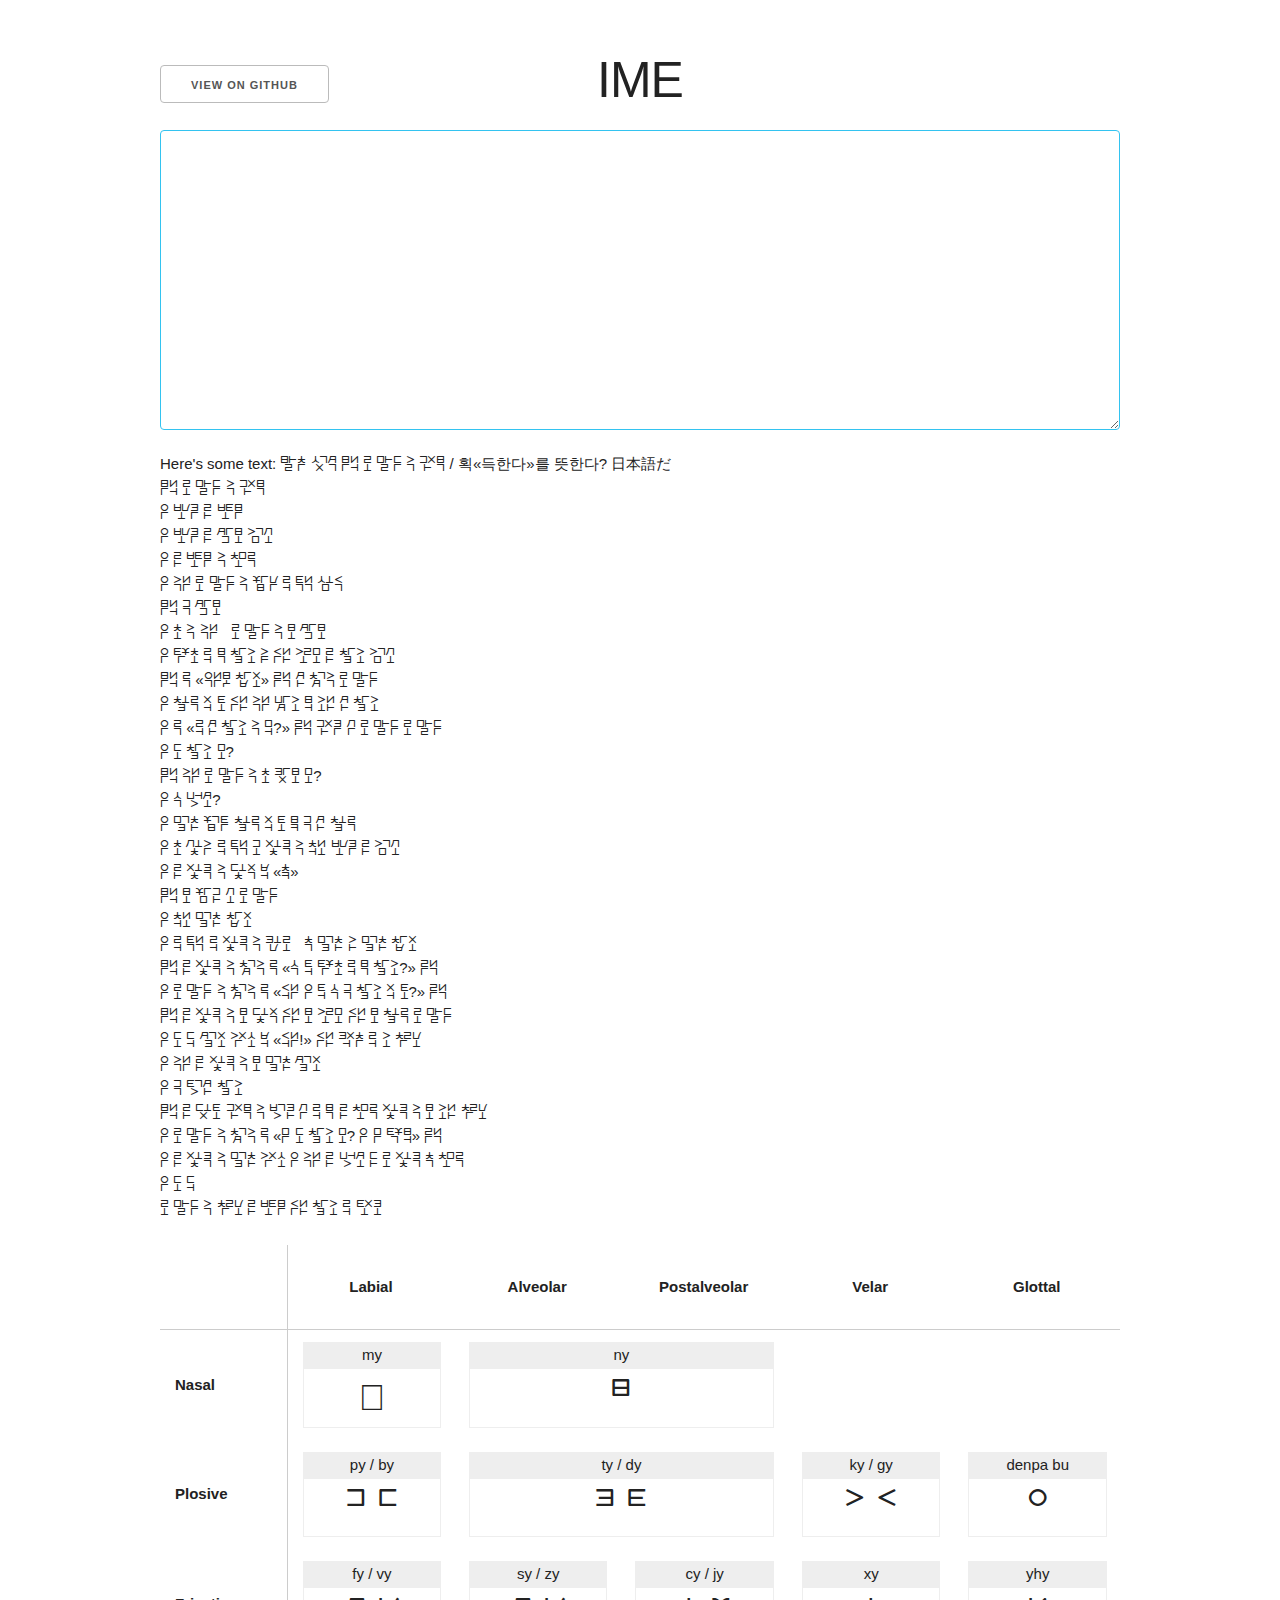
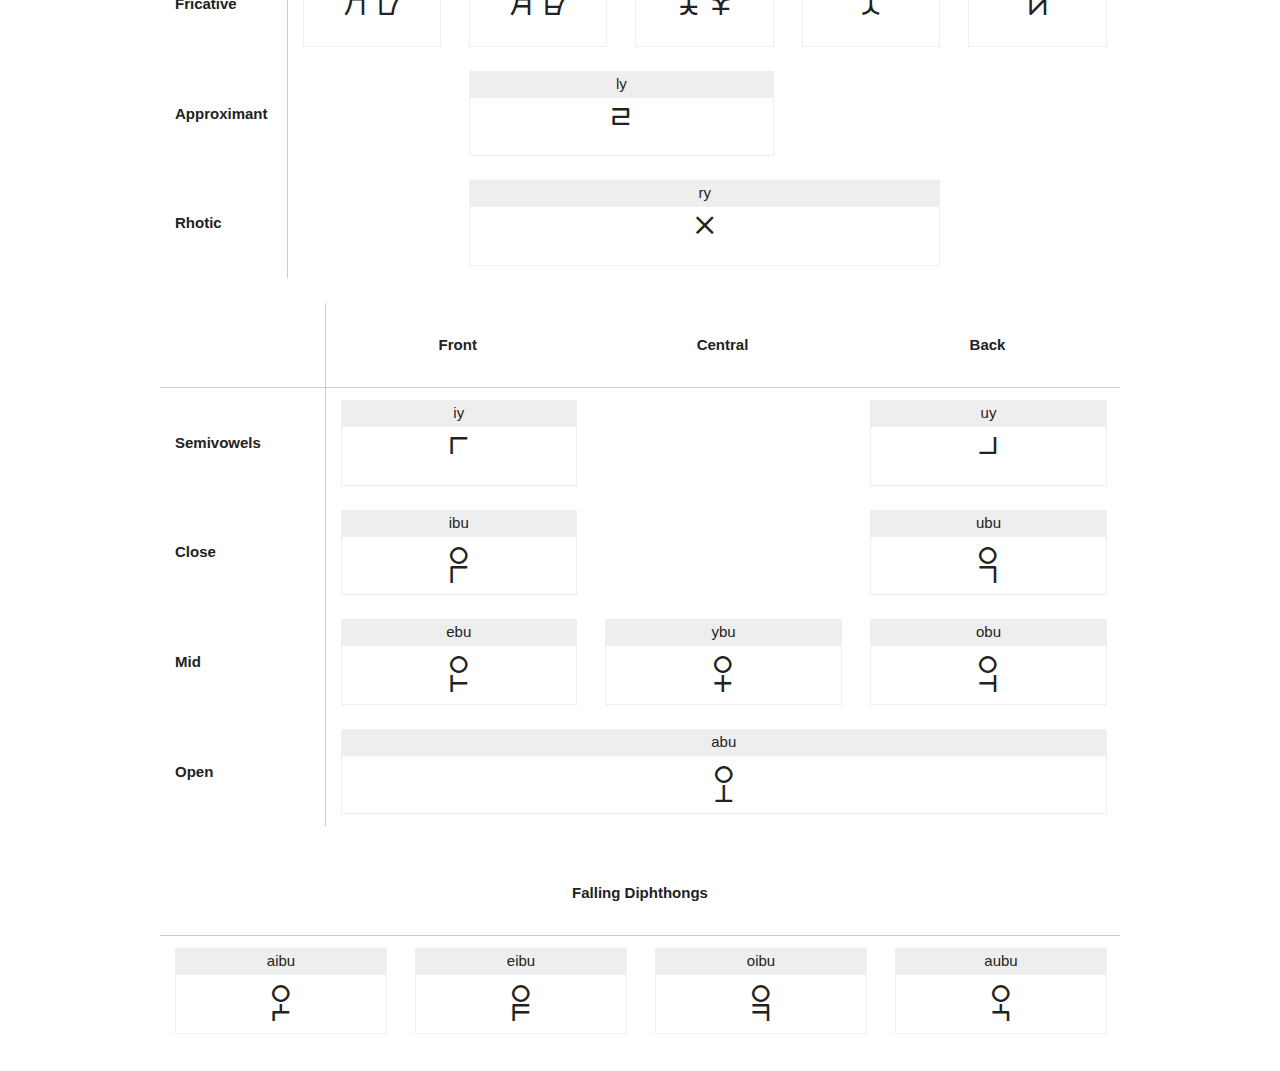
==== index.html @ dc0596a0 "new stacking method" ====
<!DOCTYPE html>
<html lang="en">
<head>

  <!-- Basic Page Needs
  –––––––––––––––––––––––––––––––––––––––––––––––––– -->
  <meta charset="utf-8">
  <title>IME</title>
  <meta name="description" content="">
  <meta name="author" content="">

  <!-- Mobile Specific Metas
  –––––––––––––––––––––––––––––––––––––––––––––––––– -->
  <meta name="viewport" content="width=device-width, initial-scale=1">

  <!-- FONT
  –––––––––––––––––––––––––––––––––––––––––––––––––– -->
  <!--link href="https://fonts.googleapis.com/css?family=Raleway:400,300,600" rel="stylesheet" type="text/css"-->

  <!-- CSS
  –––––––––––––––––––––––––––––––––––––––––––––––––– -->
  <link rel="stylesheet" href="css/normalize.css">
  <link rel="stylesheet" href="css/skeleton.css">
  <link rel="stylesheet" href="css/ime.css">

  <!-- Favicon
  –––––––––––––––––––––––––––––––––––––––––––––––––– -->
  <!--link rel="icon" type="image/png" href="images/favicon.png"-->

  <style>
    @font-face { font-family: "font"; font-weight: normal; src: url('fontforge-15.otf'); }
  </style>

</head>
<body>

  <div class="container">

    <div class="row">
      <div class="column">

        <h1>IME</h1>
        <a href="https://github.com/jackhumbert/dreluhu" class="button u-pull-left back-button">View on Github</a>

        <textarea id="textarea" class="reference"></textarea>
        <p class="reference">Here's some text:        / 획«득한다»를 뜻한다? 日本語だ<br />
    <br />
   <br />
    <br />
    <br />
        <br />
  <br />
        <br />
          <br />
  « »     <br />
          <br />
  «    ?»       <br />
   ?<br />
        ?<br />
  ?<br />
         <br />
           <br />
      «»<br />
     <br />
   <br />
           <br />
      «     ?» <br />
      «       ?» <br />
             <br />
      «!»     <br />
       <br />
   <br />
               <br />
      «   ?   » <br />
              <br />
  <br />
         <br />
      </div>
    </div>


  <div class="row">
    <div class="column">
    <table class="characters">
      <thead>
        <th></th>
        <th>Labial</th>
        <th>Alveolar</th>
        <th>Post&shy;alveolar</th>
        <th>Velar</th>
        <th>Glottal</th>
      </thead>
    <tbody>
    <tr>
      <th>Nasal</th>
      <td><div class="character-legend">my</div><div class="character">&#xeb70;</div></td>
      <td colspan="2"><div class="character-legend">ny</div><div class="character">&#xeb60;</div></td>
    </tr>
    <tr>
      <th>Plosive</th>
      <td><div class="character-legend">py / by</div><div class="character">&#xeb72; &#xeb71;</div></td>
      <td colspan="2"><div class="character-legend">ty / dy</div><div class="character">&#xeb62; &#xeb61;</div></td>
      <td><div class="character-legend">ky / gy</div><div class="character">&#xeb75; &#xeb65;</div></td>
      <td><div class="character-legend">denpa bu</div><div class="character">&#xeb7f;</div></td>
    </tr>
    <tr>
      <th>Fricative</th>
      <td><div class="character-legend">fy / vy</div><div class="character">&#xeb74; &#xeb73;</div></td>
      <td><div class="character-legend">sy / zy</div><div class="character">&#xeb64; &#xeb63;</div></td>
      <td><div class="character-legend">cy / jy</div><div class="character">&#xeb76; &#xeb66;</div></td>
      <td><div class="character-legend">xy</div><div class="character">&#xeb67;</div></td>
      <td><div class="character-legend">yhy</div><div class="character">&#xeb77;</div></td>
    </tr>
    <tr>
      <th>Approxi&shy;mant</th>
      <td></td>
      <td colspan="2"><div class="character-legend">ly</div><div class="character">&#xeb79;</div></td>
    </tr>
    <tr>
      <th>Rhotic</th>
      <td></td>
      <td colspan="3"><div class="character-legend">ry</div><div class="character">&#xeb69;</div></td>
    </tr>
    </tbody>
    </table>
    </div>
  </div>
<div class="row">
    <div class="column">
    <table class="characters">
      <thead>
        <th></th>
        <th>Front</th>
        <th>Central</th>
        <th>Back</th>
      </thead>
    <tbody>
    <tr>
      <th>Semi&shy;vowels</th>
      <td><div class="character-legend">iy</div><div class="character">&#xeb68;</div></td>
      <td></td>
      <td><div class="character-legend">uy</div><div class="character">&#xeb78;</div></td>
    </tr>
    <tr>
      <th>Close</th>
      <td><div class="character-legend">ibu</div><div class="character">&#xeb6c;</div></td>
      <td></td>
      <td><div class="character-legend">ubu</div><div class="character">&#xeb6d;</div></td>
    </tr>
    <tr>
      <th>Mid</th>
      <td><div class="character-legend">ebu</div><div class="character">&#xeb6a;</div></td>
      <td><div class="character-legend">ybu</div><div class="character">&#xeb6f;</div></td>
      <td><div class="character-legend">obu</div><div class="character">&#xeb6b;</div></td>
    </tr>
    <tr>
      <th>Open</th>
      <td colspan="3"><div class="character-legend">abu</div><div class="character">&#xeb6e;</div></td>
    </tr>
    </tbody>
    </table>

    <table class="characters">      
      <thead>
        <th colspan="4">Falling Diphthongs</th>
      </thead>
    <tbody>
    <tr>
      <td><div class="character-legend">aibu</div><div class="character">&#xeb7a;</div></td>
      <td><div class="character-legend">eibu</div><div class="character">&#xeb7b;</div></td>
      <td><div class="character-legend">oibu</div><div class="character">&#xeb7c;</div></td>
      <td><div class="character-legend">aubu</div><div class="character">&#xeb7d;</div></td>
    </tr>
    </tbody>
    </table>
  </div>
  </div>

  </div>
<script>

HTMLTextAreaElement.prototype.insertAtCaret = function (text) {
  if (this.selectionStart || this.selectionStart === 0) {
    var startPos = this.selectionStart,
        endPos   = this.selectionEnd,
        before   = this.value.substring(0, startPos),
        after    = this.value.substring(endPos, this.value.length);
    this.value = before + text + after;
    this.selectionStart = startPos + text.length;
    this.selectionEnd   = startPos + text.length;
  } else {
    this.value += text;
  }
};

// Global Helpers

var log = console.log.bind(console);

function id (x) {
  return x;
}

function trim (str) {
  return str.trim();
}

function toArray (list) {
  return Array.prototype.slice.apply(list);
}

function Q (sel, parent) {
  return toArray((parent || document).querySelectorAll(sel));
};

function comp (a, b) {
  return function (x) { return a(b(x)); }
}

function defer (λ) {
  return setTimeout(λ, 0);
}

function deferOf (λ) {
  return function () { defer(λ); };
}

var ta = document.getElementById("textarea");

const UNICODE_START = 0xEB60;
const lerfu_index = "ndtzsgjx reoiuaymbpvfkc' l    ,.";
const allowable = "():;\"?!<>[]{}«»";

function latinConvert(c) {
  if (c.codePointAt(0) >= UNICODE_START || (allowable.indexOf(c) >= 0)) {
    return c;
  }
  if (c == " ")
    return " ";
  if (c == "h" || c == "H")
    c = "'";
  if (lerfu_index.indexOf(c.toLowerCase()) >= 0)
    return String.fromCodePoint(UNICODE_START + lerfu_index.indexOf(c.toLowerCase()));
  if (c == "\n")
    return "\n";
  if (c == "\t")
    return "\t";
  return "";
}

ta.onkeydown = function(event) {
  var kc = event.keyCode;
  var k = event.key;

  if (kc == 8) // backspace
    return true;
  if (kc >= 37 && kc <= 40) // arrow keys
    return true;
  if (event.ctrlKey) // ignore anything with ctrl
    return true;
  if (kc == 13)
    k = "\n";
  if (kc == 9)
    k = "\t";

  ta.insertAtCaret(latinConvert(k));
  return false;
};

ta.onpaste = function(event) {
  var text = undefined;
  if (window.clipboardData && window.clipboardData.getData) { // IE
    text = window.clipboardData.getData('Text');
  } else if (event.clipboardData && event.clipboardData.getData) {
    text = event.clipboardData.getData('text/plain');
  }
  for (var i = 0; i < [...text].length; i++) {
    ta.insertAtCaret(latinConvert([...text][i]));
  }
  return false;
}; 

ta.focus();

</script>
</body>
</html>
---- css/skeleton.css ----
/*
* Skeleton V2.0.4
* Copyright 2014, Dave Gamache
* www.getskeleton.com
* Free to use under the MIT license.
* http://www.opensource.org/licenses/mit-license.php
* 12/29/2014
*/


/* Table of contents
––––––––––––––––––––––––––––––––––––––––––––––––––
- Grid
- Base Styles
- Typography
- Links
- Buttons
- Forms
- Lists
- Code
- Tables
- Spacing
- Utilities
- Clearing
- Media Queries
*/


/* Grid
–––––––––––––––––––––––––––––––––––––––––––––––––– */
.container {
  position: relative;
  width: 100%;
  max-width: 960px;
  margin: 0 auto;
  padding: 0 20px;
  box-sizing: border-box; }
.column,
.columns {
  width: 100%;
  float: left;
  box-sizing: border-box; }

/* For devices larger than 400px */
@media (min-width: 400px) {
  .container {
    width: 85%;
    padding: 0; }
}

/* For devices larger than 550px */
@media (min-width: 550px) {
  .container {
    width: 80%; }
  .column,
  .columns {
    margin-left: 4%; }
  .column:first-child,
  .columns:first-child {
    margin-left: 0; }

  .one.column,
  .one.columns                    { width: 4.66666666667%; }
  .two.columns                    { width: 13.3333333333%; }
  .three.columns                  { width: 22%;            }
  .four.columns                   { width: 30.6666666667%; }
  .five.columns                   { width: 39.3333333333%; }
  .six.columns                    { width: 48%;            }
  .seven.columns                  { width: 56.6666666667%; }
  .eight.columns                  { width: 65.3333333333%; }
  .nine.columns                   { width: 74.0%;          }
  .ten.columns                    { width: 82.6666666667%; }
  .eleven.columns                 { width: 91.3333333333%; }
  .twelve.columns                 { width: 100%; margin-left: 0; }

  .one-third.column               { width: 30.6666666667%; }
  .two-thirds.column              { width: 65.3333333333%; }

  .one-half.column                { width: 48%; }

  /* Offsets */
  .offset-by-one.column,
  .offset-by-one.columns          { margin-left: 8.66666666667%; }
  .offset-by-one.column.one,
  .offset-by-one.columns.one      { margin-left: 12.66666666667%; }
  .offset-by-two.column,
  .offset-by-two.columns          { margin-left: 17.3333333333%; }
  .offset-by-three.column,
  .offset-by-three.columns        { margin-left: 26%;            }
  .offset-by-four.column,
  .offset-by-four.columns         { margin-left: 34.6666666667%; }
  .offset-by-five.column,
  .offset-by-five.columns         { margin-left: 43.3333333333%; }
  .offset-by-six.column,
  .offset-by-six.columns          { margin-left: 52%;            }
  .offset-by-seven.column,
  .offset-by-seven.columns        { margin-left: 60.6666666667%; }
  .offset-by-eight.column,
  .offset-by-eight.columns        { margin-left: 69.3333333333%; }
  .offset-by-nine.column,
  .offset-by-nine.columns         { margin-left: 78.0%;          }
  .offset-by-ten.column,
  .offset-by-ten.columns          { margin-left: 86.6666666667%; }
  .offset-by-eleven.column,
  .offset-by-eleven.columns       { margin-left: 95.3333333333%; }

  .offset-by-one-third.column,
  .offset-by-one-third.columns    { margin-left: 34.6666666667%; }
  .offset-by-two-thirds.column,
  .offset-by-two-thirds.columns   { margin-left: 69.3333333333%; }

  .offset-by-one-half.column,
  .offset-by-one-half.columns     { margin-left: 52%; }

}


/* Base Styles
–––––––––––––––––––––––––––––––––––––––––––––––––– */
/* NOTE
html is set to 62.5% so that all the REM measurements throughout Skeleton
are based on 10px sizing. So basically 1.5rem = 15px :) */
html {
  font-size: 62.5%; }
body {
  font-size: 1.5em; /* currently ems cause chrome bug misinterpreting rems on body element */
  line-height: 1.6;
  font-weight: 400;
  color: #222; }


/* Typography
–––––––––––––––––––––––––––––––––––––––––––––––––– */
h1, h2, h3, h4, h5, h6 {
  margin-top: 0;
  margin-bottom: 2rem;
  font-weight: 300; }
h1 { font-size: 4.0rem; line-height: 1.2;  letter-spacing: -.1rem;}
h2 { font-size: 3.6rem; line-height: 1.25; letter-spacing: -.1rem; }
h3 { font-size: 3.0rem; line-height: 1.3;  letter-spacing: -.1rem; }
h4 { font-size: 2.4rem; line-height: 1.35; letter-spacing: -.08rem; }
h5 { font-size: 1.8rem; line-height: 1.5;  letter-spacing: -.05rem; }
h6 { font-size: 1.5rem; line-height: 1.6;  letter-spacing: 0; }

/* Larger than phablet */
@media (min-width: 550px) {
  h1 { font-size: 5.0rem; }
  h2 { font-size: 4.2rem; }
  h3 { font-size: 3.6rem; }
  h4 { font-size: 3.0rem; }
  h5 { font-size: 2.4rem; }
  h6 { font-size: 1.5rem; }
}

p {
  margin-top: 0; }


/* Links
–––––––––––––––––––––––––––––––––––––––––––––––––– */
a {
  color: #1EAEDB; }
a:hover {
  color: #0FA0CE; }


/* Buttons
–––––––––––––––––––––––––––––––––––––––––––––––––– */
.button,
button,
input[type="submit"],
input[type="reset"],
input[type="button"] {
  display: inline-block;
  height: 38px;
  padding: 0 30px;
  color: #555;
  text-align: center;
  font-size: 11px;
  font-weight: 600;
  line-height: 38px;
  letter-spacing: .1rem;
  text-transform: uppercase;
  text-decoration: none;
  white-space: nowrap;
  background-color: transparent;
  border-radius: 4px;
  border: 1px solid #bbb;
  cursor: pointer;
  box-sizing: border-box; }
.button:hover,
button:hover,
input[type="submit"]:hover,
input[type="reset"]:hover,
input[type="button"]:hover,
.button:focus,
button:focus,
input[type="submit"]:focus,
input[type="reset"]:focus,
input[type="button"]:focus {
  color: #333;
  border-color: #888;
  outline: 0; }
.button.button-primary,
button.button-primary,
input[type="submit"].button-primary,
input[type="reset"].button-primary,
input[type="button"].button-primary {
  color: #FFF;
  background-color: #33C3F0;
  border-color: #33C3F0; }
.button.button-primary:hover,
button.button-primary:hover,
input[type="submit"].button-primary:hover,
input[type="reset"].button-primary:hover,
input[type="button"].button-primary:hover,
.button.button-primary:focus,
button.button-primary:focus,
input[type="submit"].button-primary:focus,
input[type="reset"].button-primary:focus,
input[type="button"].button-primary:focus {
  color: #FFF;
  background-color: #1EAEDB;
  border-color: #1EAEDB; }


/* Forms
–––––––––––––––––––––––––––––––––––––––––––––––––– */
input[type="email"],
input[type="number"],
input[type="search"],
input[type="text"],
input[type="tel"],
input[type="url"],
input[type="password"],
textarea,
select {
  height: 38px;
  padding: 6px 10px; /* The 6px vertically centers text on FF, ignored by Webkit */
  background-color: #fff;
  border: 1px solid #D1D1D1;
  border-radius: 4px;
  box-shadow: none;
  box-sizing: border-box; }
/* Removes awkward default styles on some inputs for iOS */
input[type="email"],
input[type="number"],
input[type="search"],
input[type="text"],
input[type="tel"],
input[type="url"],
input[type="password"],
textarea {
  -webkit-appearance: none;
     -moz-appearance: none;
          appearance: none; }
textarea {
  min-height: 65px;
  padding-top: 6px;
  padding-bottom: 6px; }
input[type="email"]:focus,
input[type="number"]:focus,
input[type="search"]:focus,
input[type="text"]:focus,
input[type="tel"]:focus,
input[type="url"]:focus,
input[type="password"]:focus,
textarea:focus,
select:focus {
  border: 1px solid #33C3F0;
  outline: 0; }
label,
legend {
  display: block;
  margin-bottom: .5rem;
  font-weight: 600; }
fieldset {
  padding: 0;
  border-width: 0; }
input[type="checkbox"],
input[type="radio"] {
  display: inline; }
label > .label-body {
  display: inline-block;
  margin-left: .5rem;
  font-weight: normal; }


/* Lists
–––––––––––––––––––––––––––––––––––––––––––––––––– */
ul {
  list-style: circle inside; }
ol {
  list-style: decimal inside; }
ol, ul {
  padding-left: 0;
  margin-top: 0; }
ul ul,
ul ol,
ol ol,
ol ul {
  margin: 1.5rem 0 1.5rem 3rem;
  font-size: 90%; }
li {
  margin-bottom: 1rem; }


/* Code
–––––––––––––––––––––––––––––––––––––––––––––––––– */
code {
  padding: .2rem .5rem;
  margin: 0 .2rem;
  font-size: 90%;
  white-space: nowrap;
  background: #F1F1F1;
  border: 1px solid #E1E1E1;
  border-radius: 4px; }
pre > code {
  display: block;
  padding: 1rem 1.5rem;
  white-space: pre; }


/* Tables
–––––––––––––––––––––––––––––––––––––––––––––––––– */
th,
td {
  padding: 12px 15px;
  text-align: left;
  border-bottom: 1px solid #E1E1E1; }
th:first-child,
td:first-child {
  padding-left: 0; }
th:last-child,
td:last-child {
  padding-right: 0; }


/* Spacing
–––––––––––––––––––––––––––––––––––––––––––––––––– */
button,
.button {
  margin-bottom: 1rem; }
input,
textarea,
select,
fieldset {
  margin-bottom: 1.5rem; }
pre,
blockquote,
dl,
figure,
table,
p,
ul,
ol,
form {
  margin-bottom: 2.5rem; }


/* Utilities
–––––––––––––––––––––––––––––––––––––––––––––––––– */
.u-full-width {
  width: 100%;
  box-sizing: border-box; }
.u-max-full-width {
  max-width: 100%;
  box-sizing: border-box; }
.u-pull-right {
  float: right; }
.u-pull-left {
  float: left; }


/* Misc
–––––––––––––––––––––––––––––––––––––––––––––––––– */
hr {
  margin-top: 3rem;
  margin-bottom: 3.5rem;
  border-width: 0;
  border-top: 1px solid #E1E1E1; }


/* Clearing
–––––––––––––––––––––––––––––––––––––––––––––––––– */

/* Self Clearing Goodness */
.container:after,
.row:after,
.u-cf {
  content: "";
  display: table;
  clear: both; }


/* Media Queries
–––––––––––––––––––––––––––––––––––––––––––––––––– */
/*
Note: The best way to structure the use of media queries is to create the queries
near the relevant code. For example, if you wanted to change the styles for buttons
on small devices, paste the mobile query code up in the buttons section and style it
there.
*/


/* Larger than mobile */
@media (min-width: 400px) {}

/* Larger than phablet (also point when grid becomes active) */
@media (min-width: 550px) {}

/* Larger than tablet */
@media (min-width: 750px) {}

/* Larger than desktop */
@media (min-width: 1000px) {}

/* Larger than Desktop HD */
@media (min-width: 1200px) {}
---- css/ime.css ----
body { 
	font-family: "Lato", "HelveticaNeue", "Helvetica Neue", Helvetica, Arial, sans-serif, "font";
	padding-top: 50px;
}

h1 {
	text-align: center;
}


#textarea {
	width: 100%;
	min-width: 100%;
	max-width: 100%;
	min-height: 300px;
	font-size: 15px;
	background: transparent;
	font-family: "font";
}

#font-selector {
	position: absolute;
	right: 0px;
	top: 15px;
}


code, .zlm {
    padding: 0rem .5rem;
    margin: 0 .2rem;
    font-size: 90%;
    white-space: nowrap;
    background: #F1F1F1;
    border: 1px solid #E1E1E1;
    border-radius: 4px;
	font-size: 110%;
	line-height: 100%;
}

.back-button {
	position: absolute;
	top: 15px;
}

.characters {
	width: 100%;
}

.characters td {
	border: none;
	width: 10%;
}

.characters thead tr th {
	border-bottom: 1px solid #ccc;
	text-align: center;
    height: 60px;
}
.characters tbody tr th {
	border-bottom: 0px;
	border-right: 1px solid #ccc;
	width: 5%;
}
.characters thead tr th:empty {
	border-right: 1px solid #ccc;
}

.character-legend {
	border: 1px solid #eee;
	background: #eee;
	text-align: center;
	width: 100%;
}

.character {
	font-size: 36px;
	border: 1px solid #eee;
	background: white;
	width: 100%;
	text-align: center;
}

td[rowspan="2"] .character {
	line-height: 166px;
}

th:first-child, td:first-child {
	padding-left: 15px;
}

th:last-child, td:last-child {
    padding-right: 15px;
}
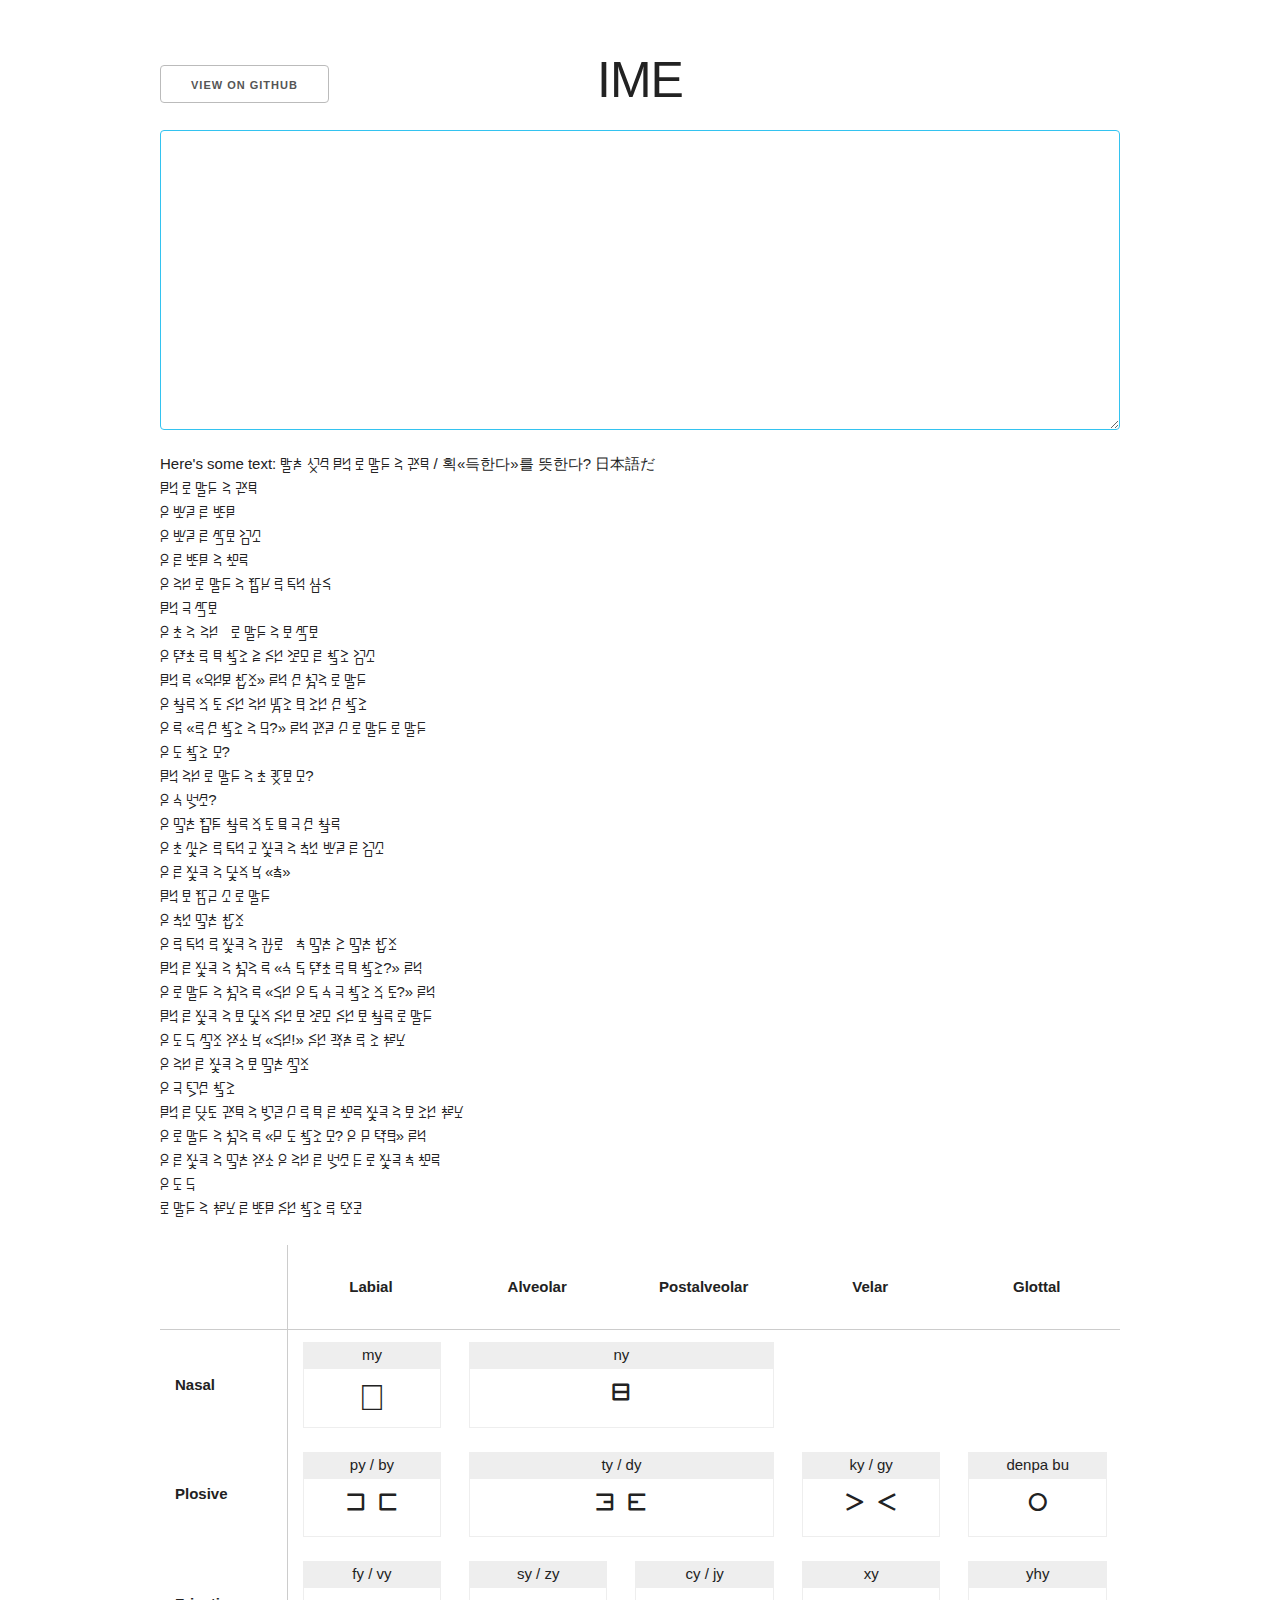
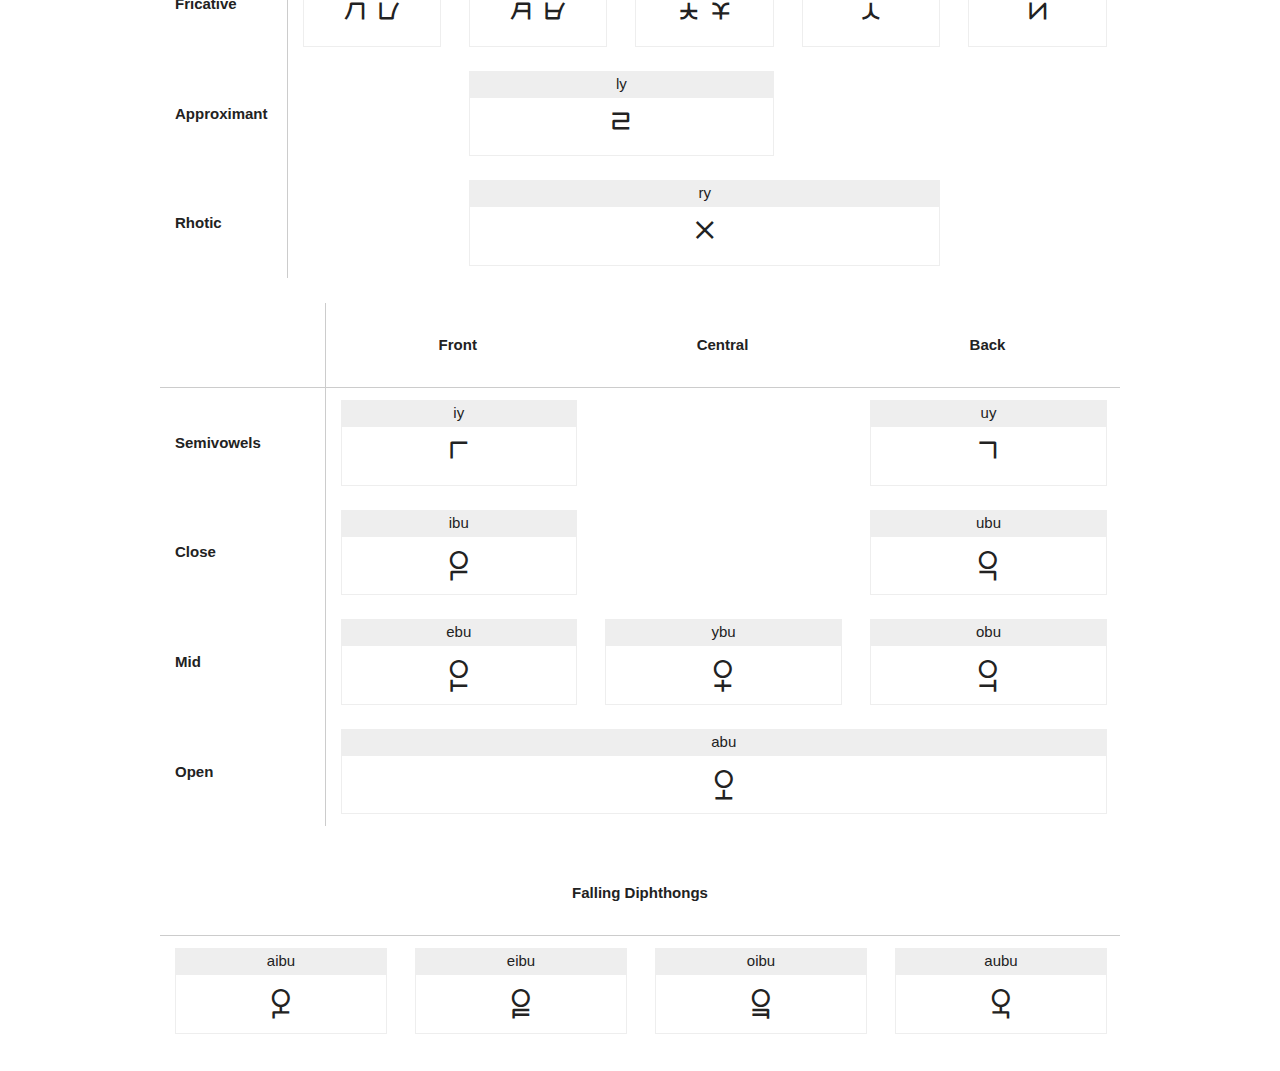
==== commit aec8f780: "update positioning, optimise leg" ====
--- a/index.html
+++ b/index.html
@@ -28,7 +28,7 @@
   <!--link rel="icon" type="image/png" href="images/favicon.png"-->
 
   <style>
-    @font-face { font-family: "font"; font-weight: normal; src: url('fontforge-15.otf'); }
+    @font-face { font-family: "font"; font-weight: normal; src: url('fontforge-15.ttf'); }
   </style>
 
 </head>
--- a/css/ime.css
+++ b/css/ime.css
@@ -2,6 +2,7 @@
 body { 
 	font-family: "Lato", "HelveticaNeue", "Helvetica Neue", Helvetica, Arial, sans-serif, "font";
 	padding-top: 50px;
+    text-rendering: optimizeLegibility;
 }
 
 h1 {
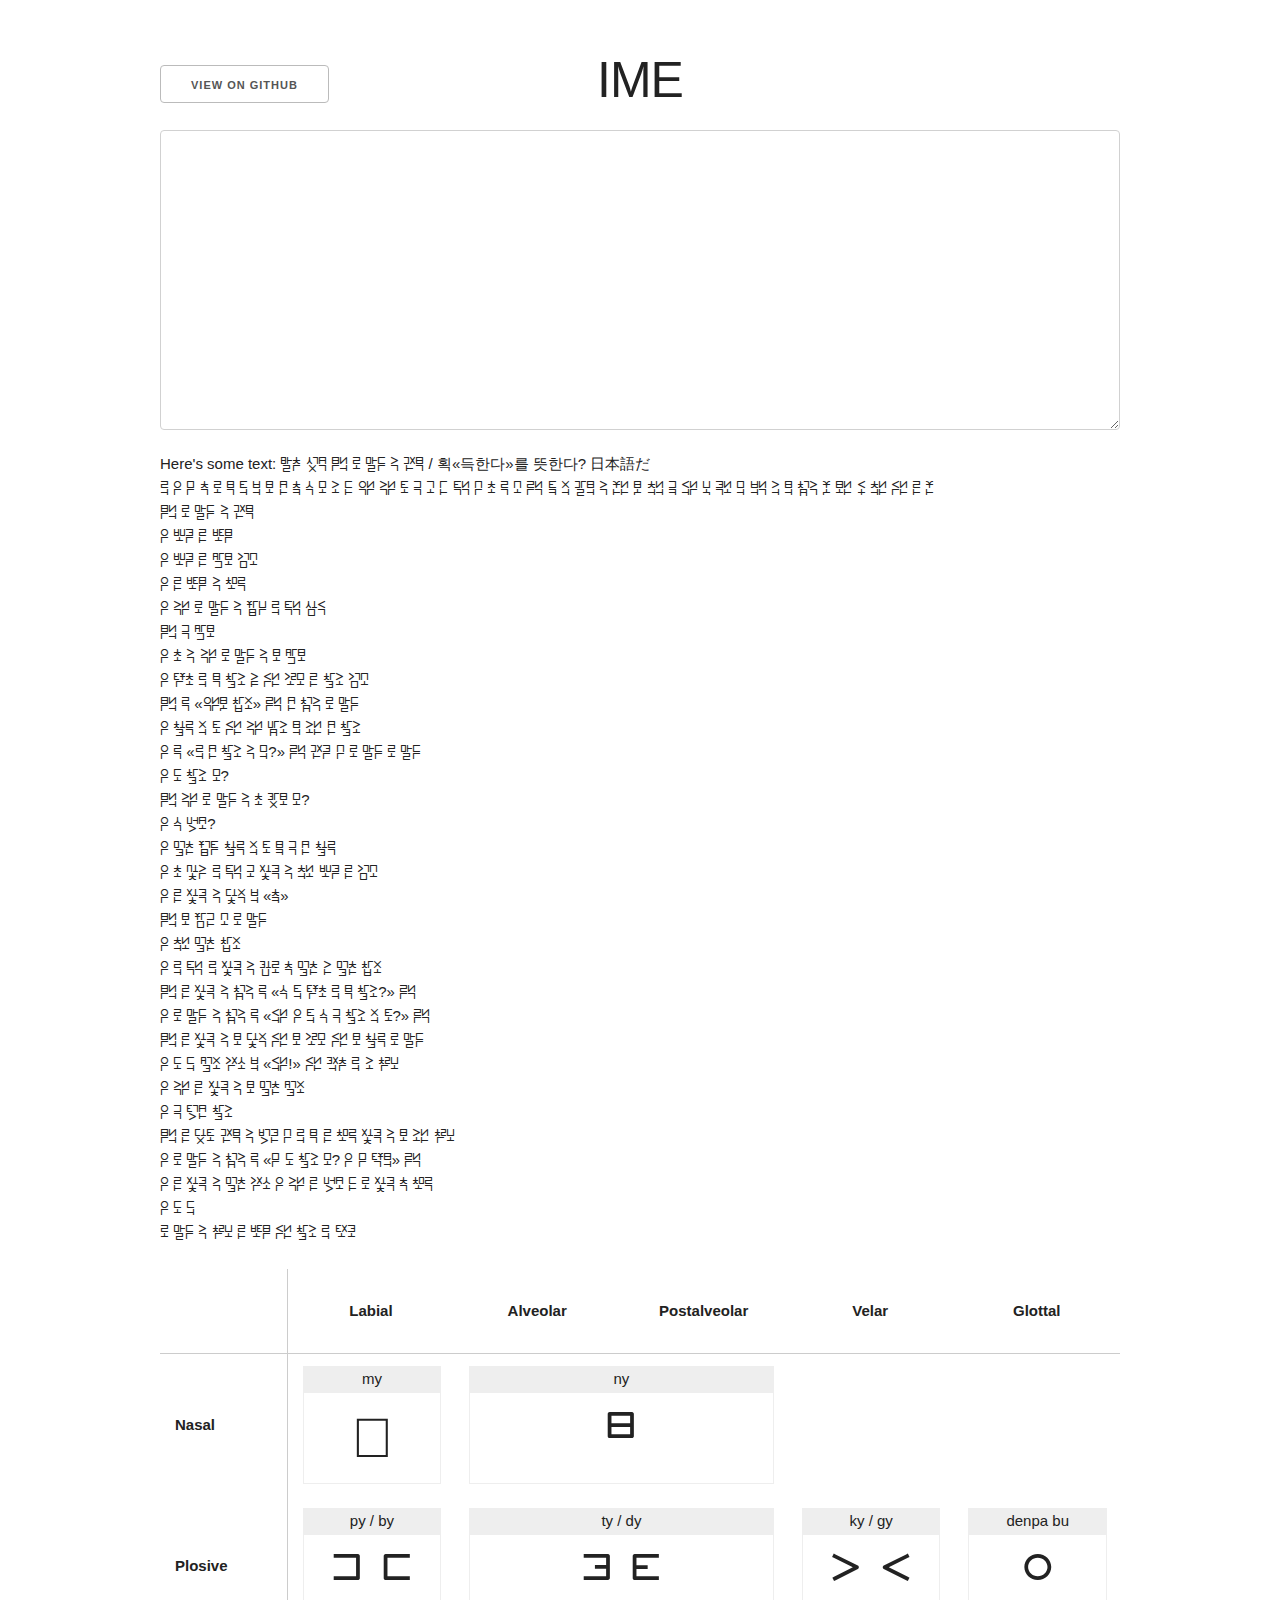
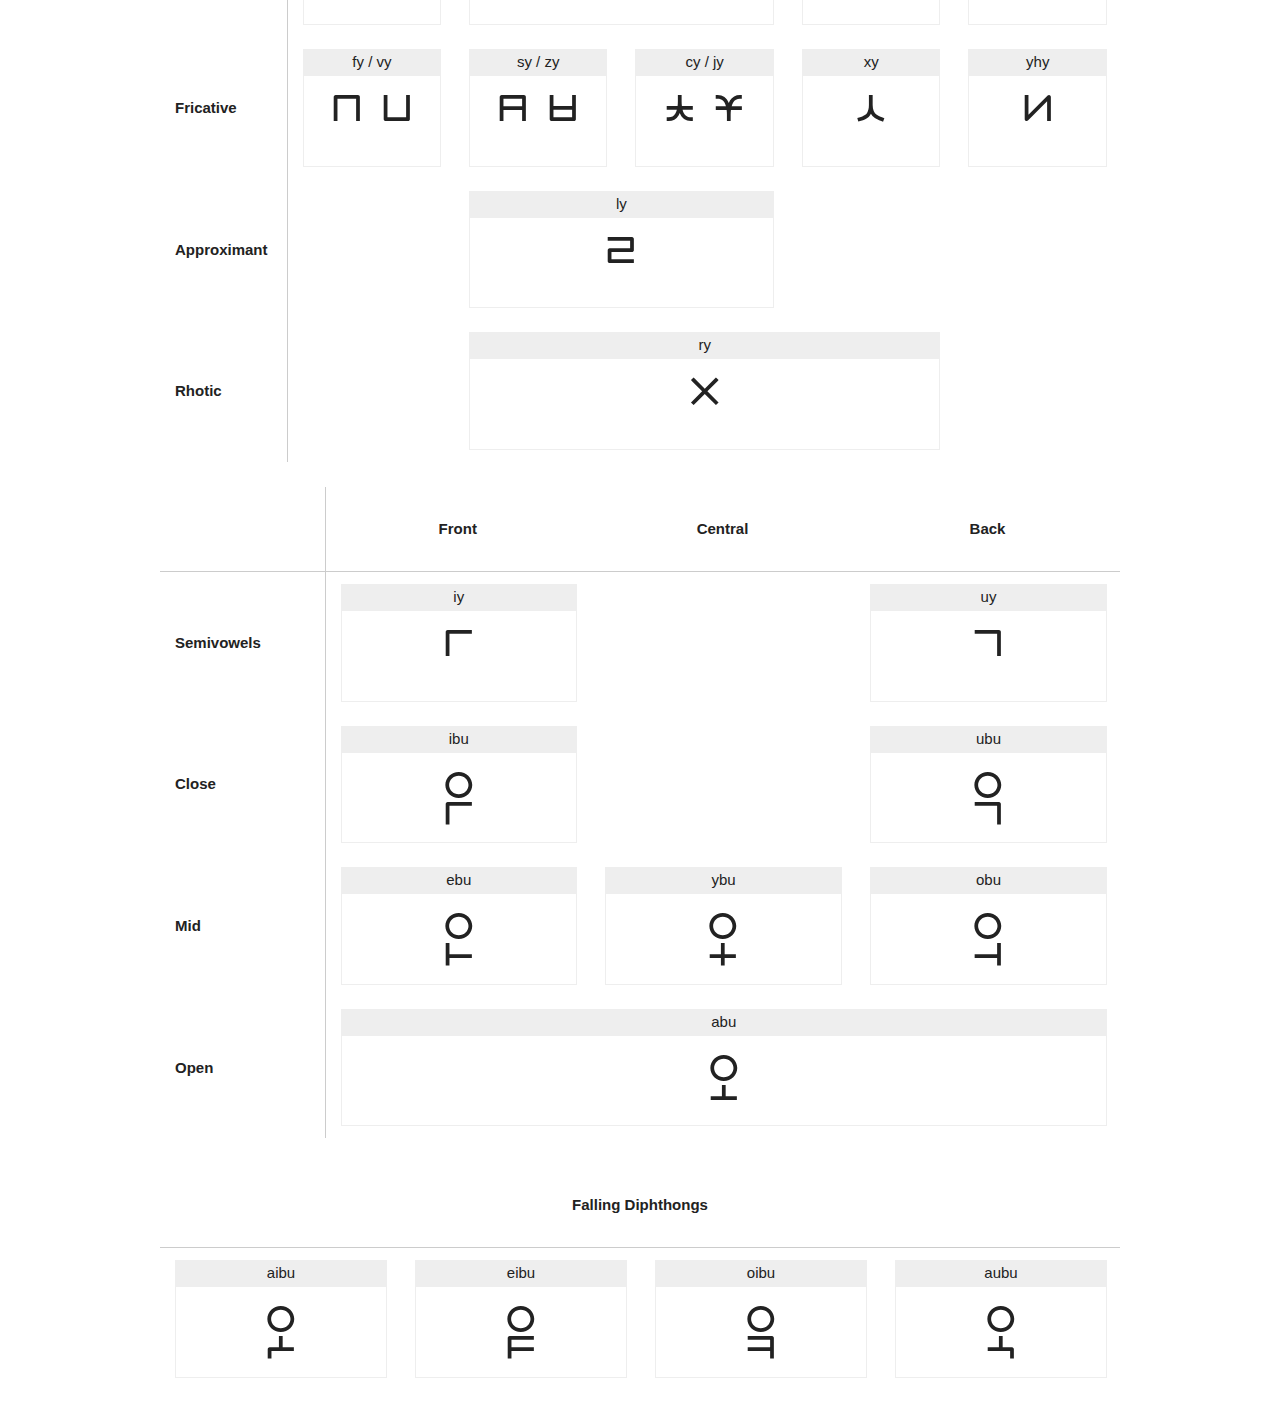
==== commit f379c42d: "adds serif font" ====
--- a/index.html
+++ b/index.html
@@ -28,7 +28,7 @@
   <!--link rel="icon" type="image/png" href="images/favicon.png"-->
 
   <style>
-    @font-face { font-family: "font"; font-weight: normal; src: url('fontforge-15.ttf'); }
+    @font-face { font-family: "font"; font-weight: normal; src: url('future.otf'); }
   </style>
 
 </head>
@@ -44,6 +44,56 @@
 
         <textarea id="textarea" class="reference"></textarea>
         <p class="reference">Here's some text:        / 획«득한다»를 뜻한다? 日本語だ<br />
+          
+
+
+
+
+
+
+
+
+
+
+
+
+
+
+
+
+
+
+
+
+
+
+
+
+
+
+
+
+
+
+
+
+
+
+
+
+
+
+
+
+
+
+
+
+
+
+
+
+<br />
     <br />
    <br />
     <br />
@@ -280,8 +330,6 @@
   return false;
 }; 
 
-ta.focus();
-
 </script>
 </body>
 </html>
--- a/css/ime.css
+++ b/css/ime.css
@@ -75,7 +75,7 @@
 }
 
 .character {
-	font-size: 36px;
+	font-size: 56px;
 	border: 1px solid #eee;
 	background: white;
 	width: 100%;
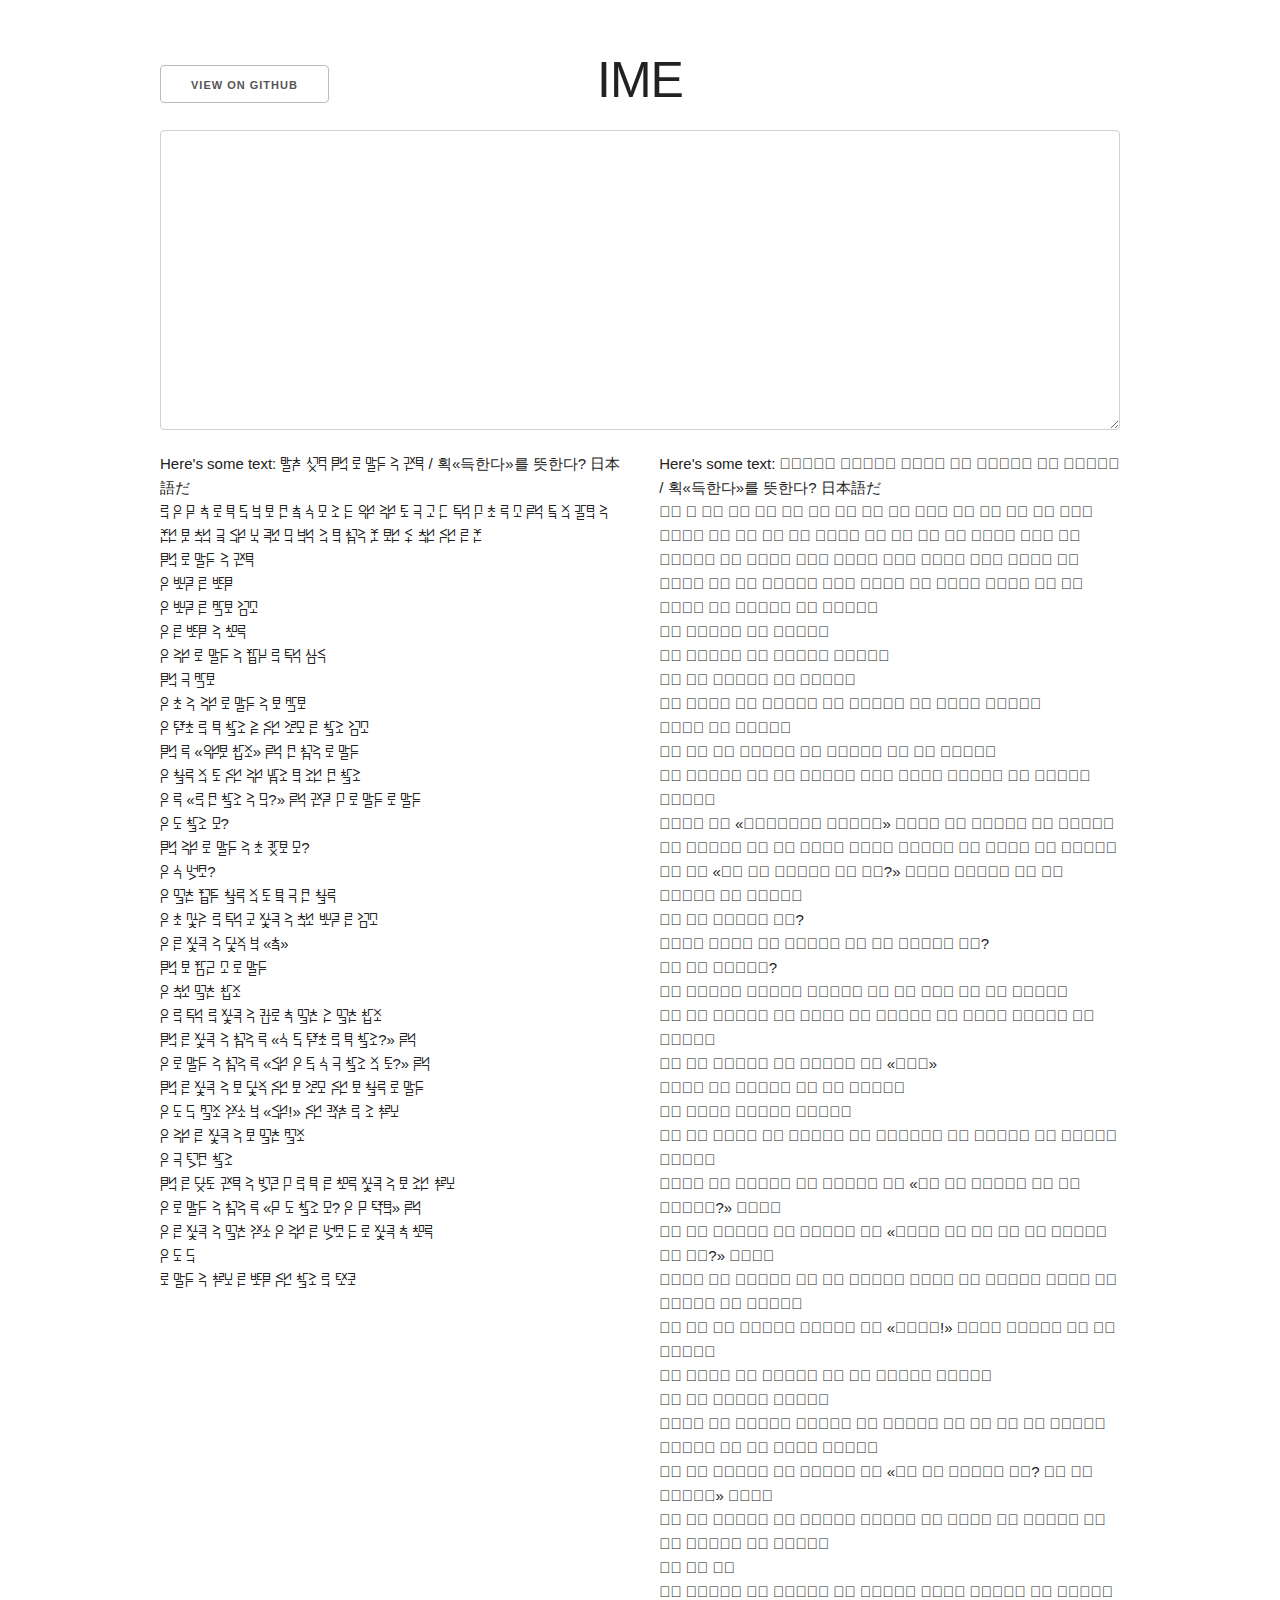
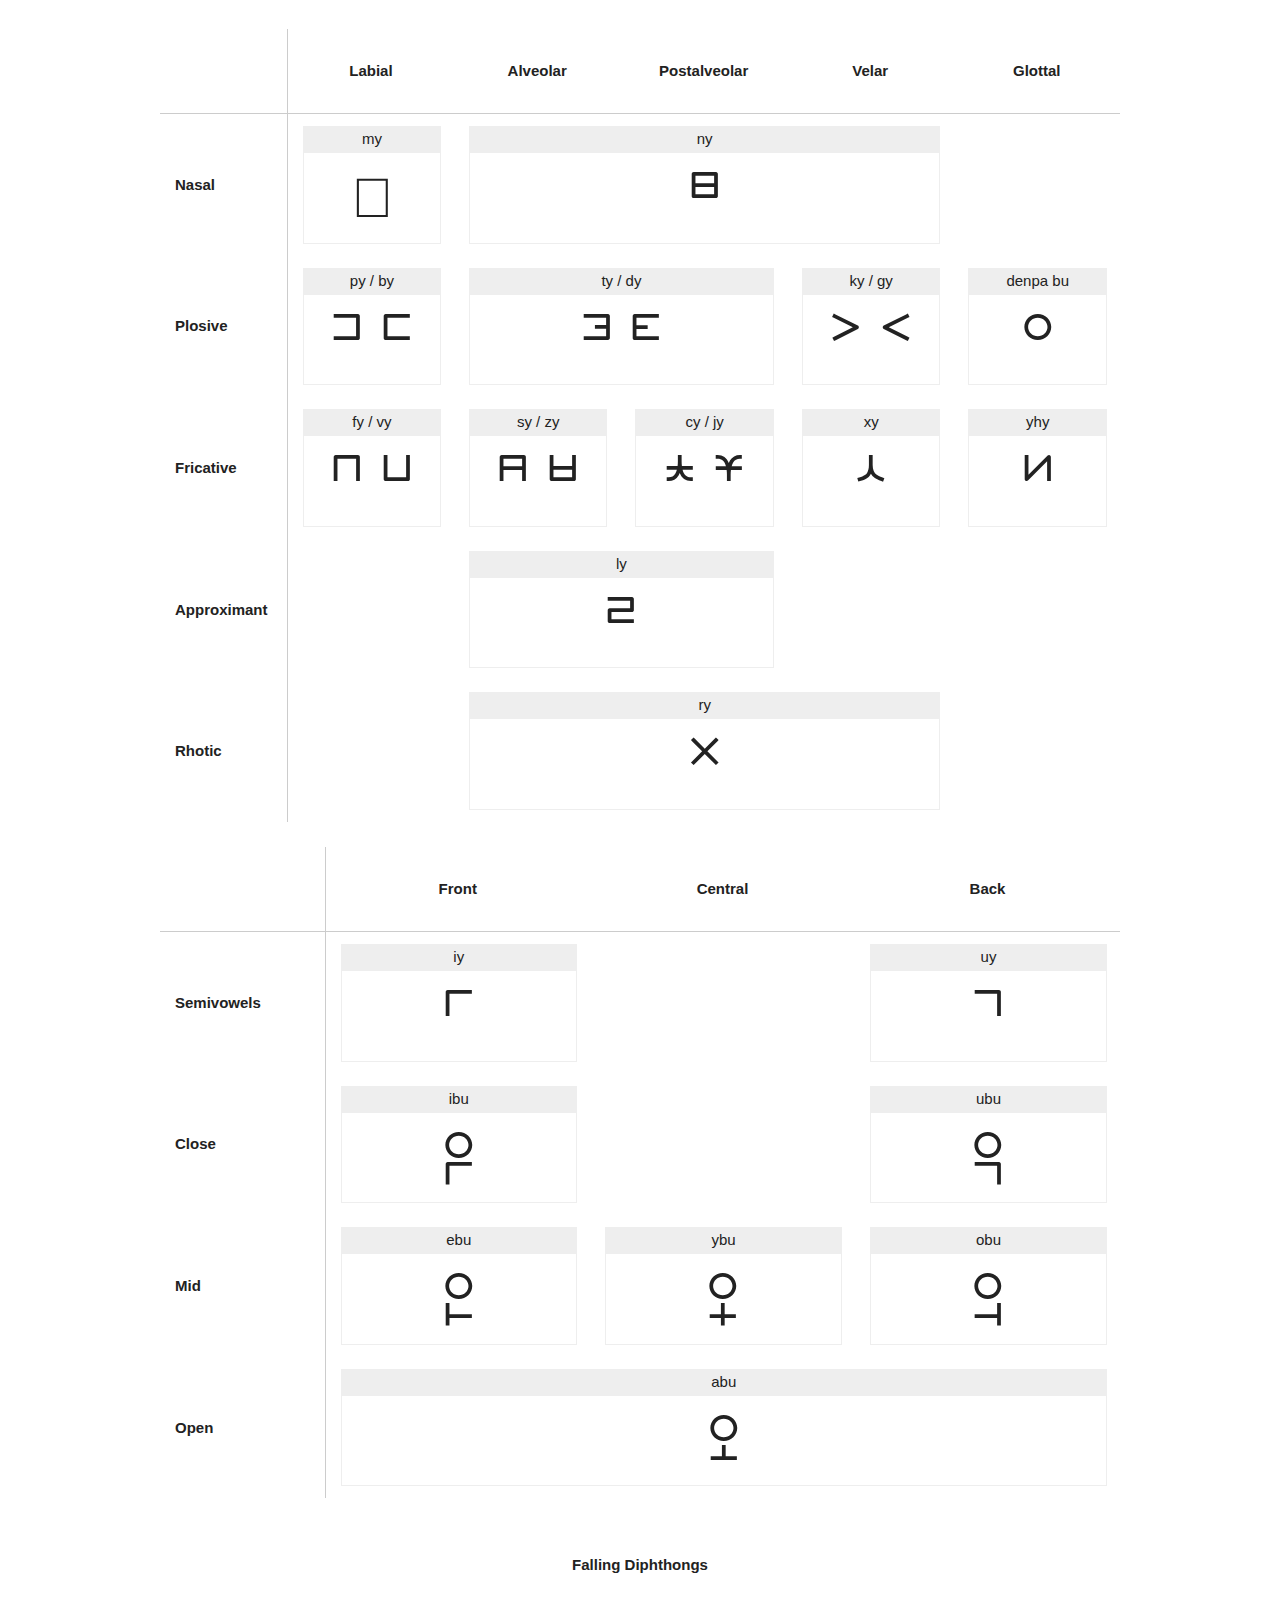
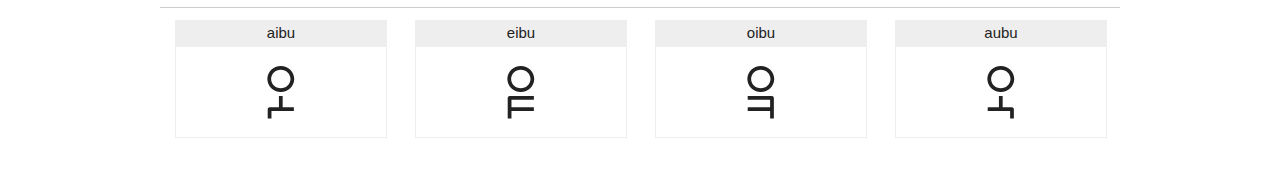
==== commit e465b008: "add system font comparison" ====
--- a/index.html
+++ b/index.html
@@ -43,6 +43,10 @@
         <a href="https://github.com/jackhumbert/dreluhu" class="button u-pull-left back-button">View on Github</a>
 
         <textarea id="textarea" class="reference"></textarea>
+      </div>
+    </div>
+    <div class="row">
+      <div class="column one-half">
         <p class="reference">Here's some text:        / 획«득한다»를 뜻한다? 日本語だ<br />
           
 
@@ -126,6 +130,91 @@
   <br />
          <br />
       </div>
+
+      <div class="column one-half">
+        <p class="reference system">Here's some text:        / 획«득한다»를 뜻한다? 日本語だ<br />
+          
+
+
+
+
+
+
+
+
+
+
+
+
+
+
+
+
+
+
+
+
+
+
+
+
+
+
+
+
+
+
+
+
+
+
+
+
+
+
+
+
+
+
+
+
+
+
+
+
+<br />
+    <br />
+   <br />
+    <br />
+    <br />
+        <br />
+  <br />
+        <br />
+          <br />
+  « »     <br />
+          <br />
+  «    ?»       <br />
+   ?<br />
+        ?<br />
+  ?<br />
+         <br />
+           <br />
+      «»<br />
+     <br />
+   <br />
+           <br />
+      «     ?» <br />
+      «       ?» <br />
+             <br />
+      «!»     <br />
+       <br />
+   <br />
+               <br />
+      «   ?   » <br />
+              <br />
+  <br />
+         <br />
+      </div>
     </div>
 
 
@@ -144,7 +233,7 @@
     <tr>
       <th>Nasal</th>
       <td><div class="character-legend">my</div><div class="character">&#xeb70;</div></td>
-      <td colspan="2"><div class="character-legend">ny</div><div class="character">&#xeb60;</div></td>
+      <td colspan="3"><div class="character-legend">ny</div><div class="character">&#xeb60;</div></td>
     </tr>
     <tr>
       <th>Plosive</th>
--- a/css/ime.css
+++ b/css/ime.css
@@ -3,6 +3,10 @@
 	font-family: "Lato", "HelveticaNeue", "Helvetica Neue", Helvetica, Arial, sans-serif, "font";
 	padding-top: 50px;
     text-rendering: optimizeLegibility;
+}
+
+.system {
+	font-family: "Lato", "HelveticaNeue", "Helvetica Neue", Helvetica, Arial, sans-serif, "Dreluhu Future"
 }
 
 h1 {
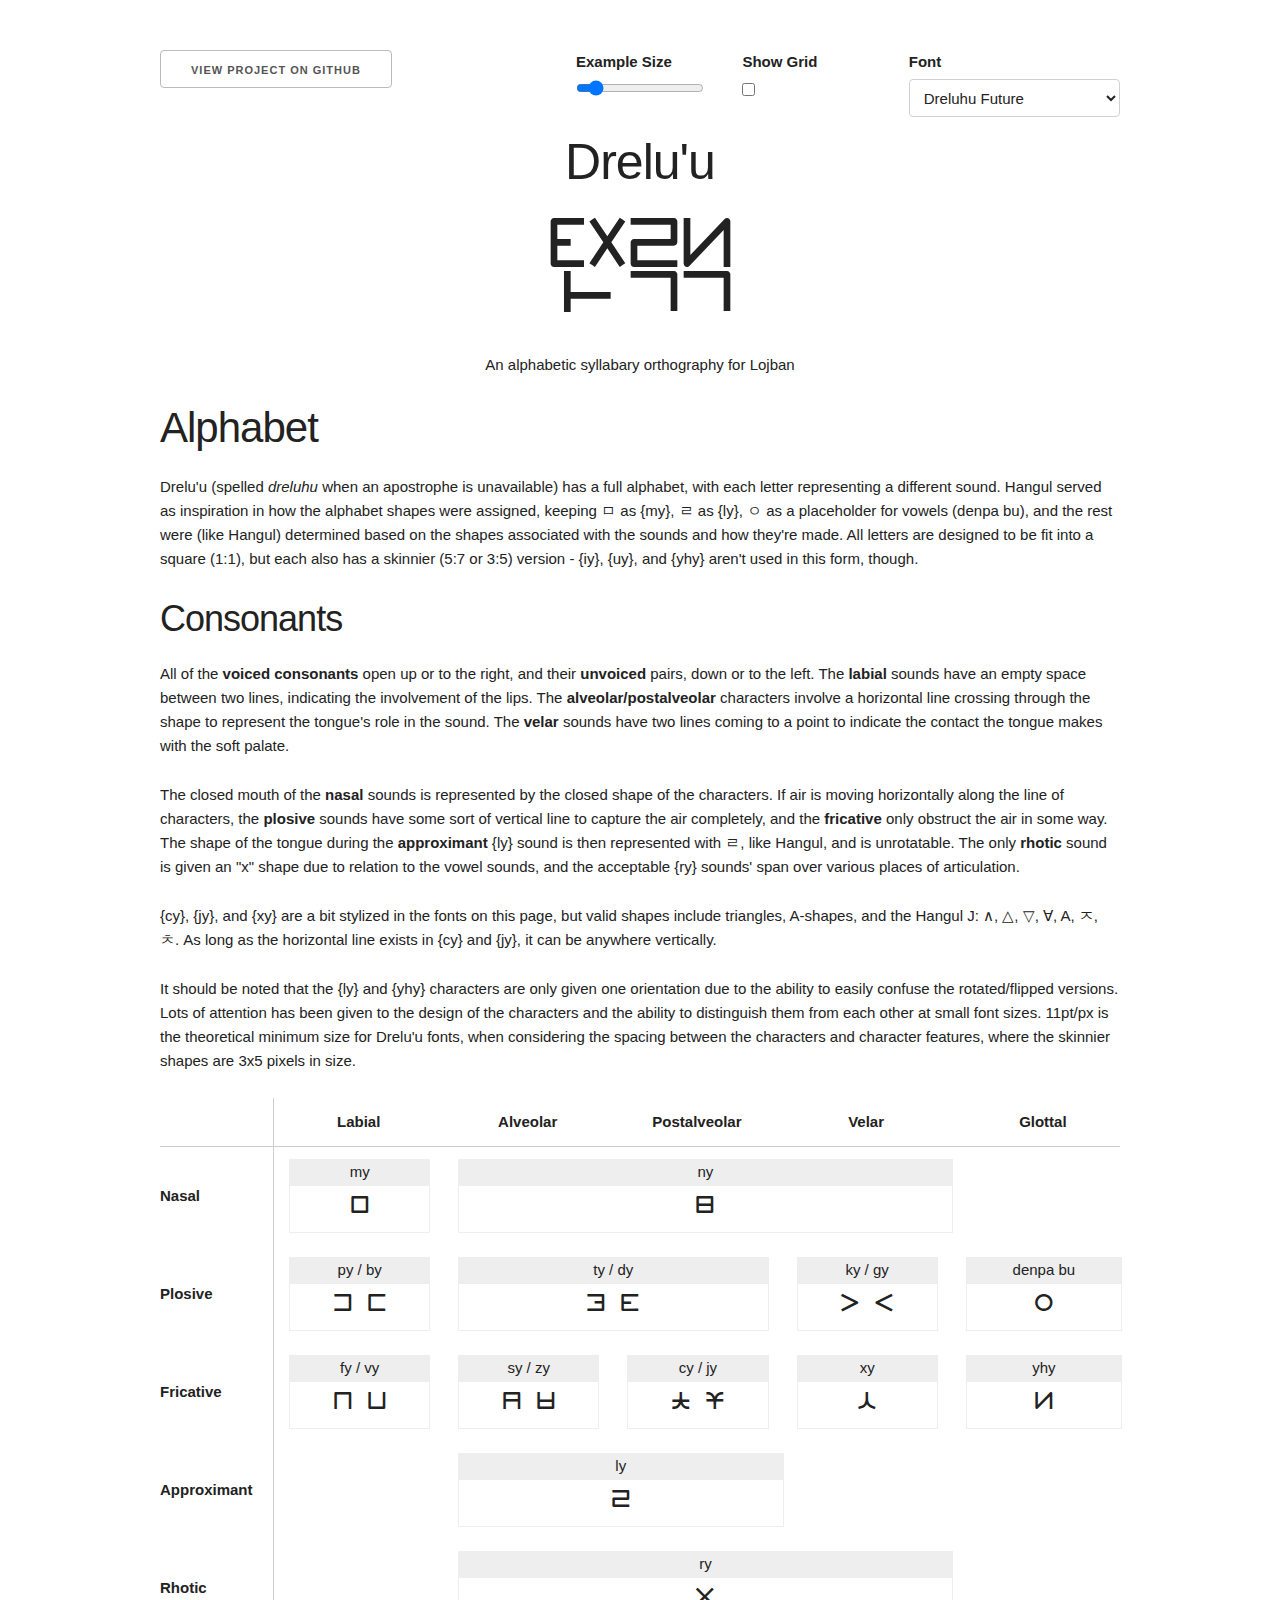
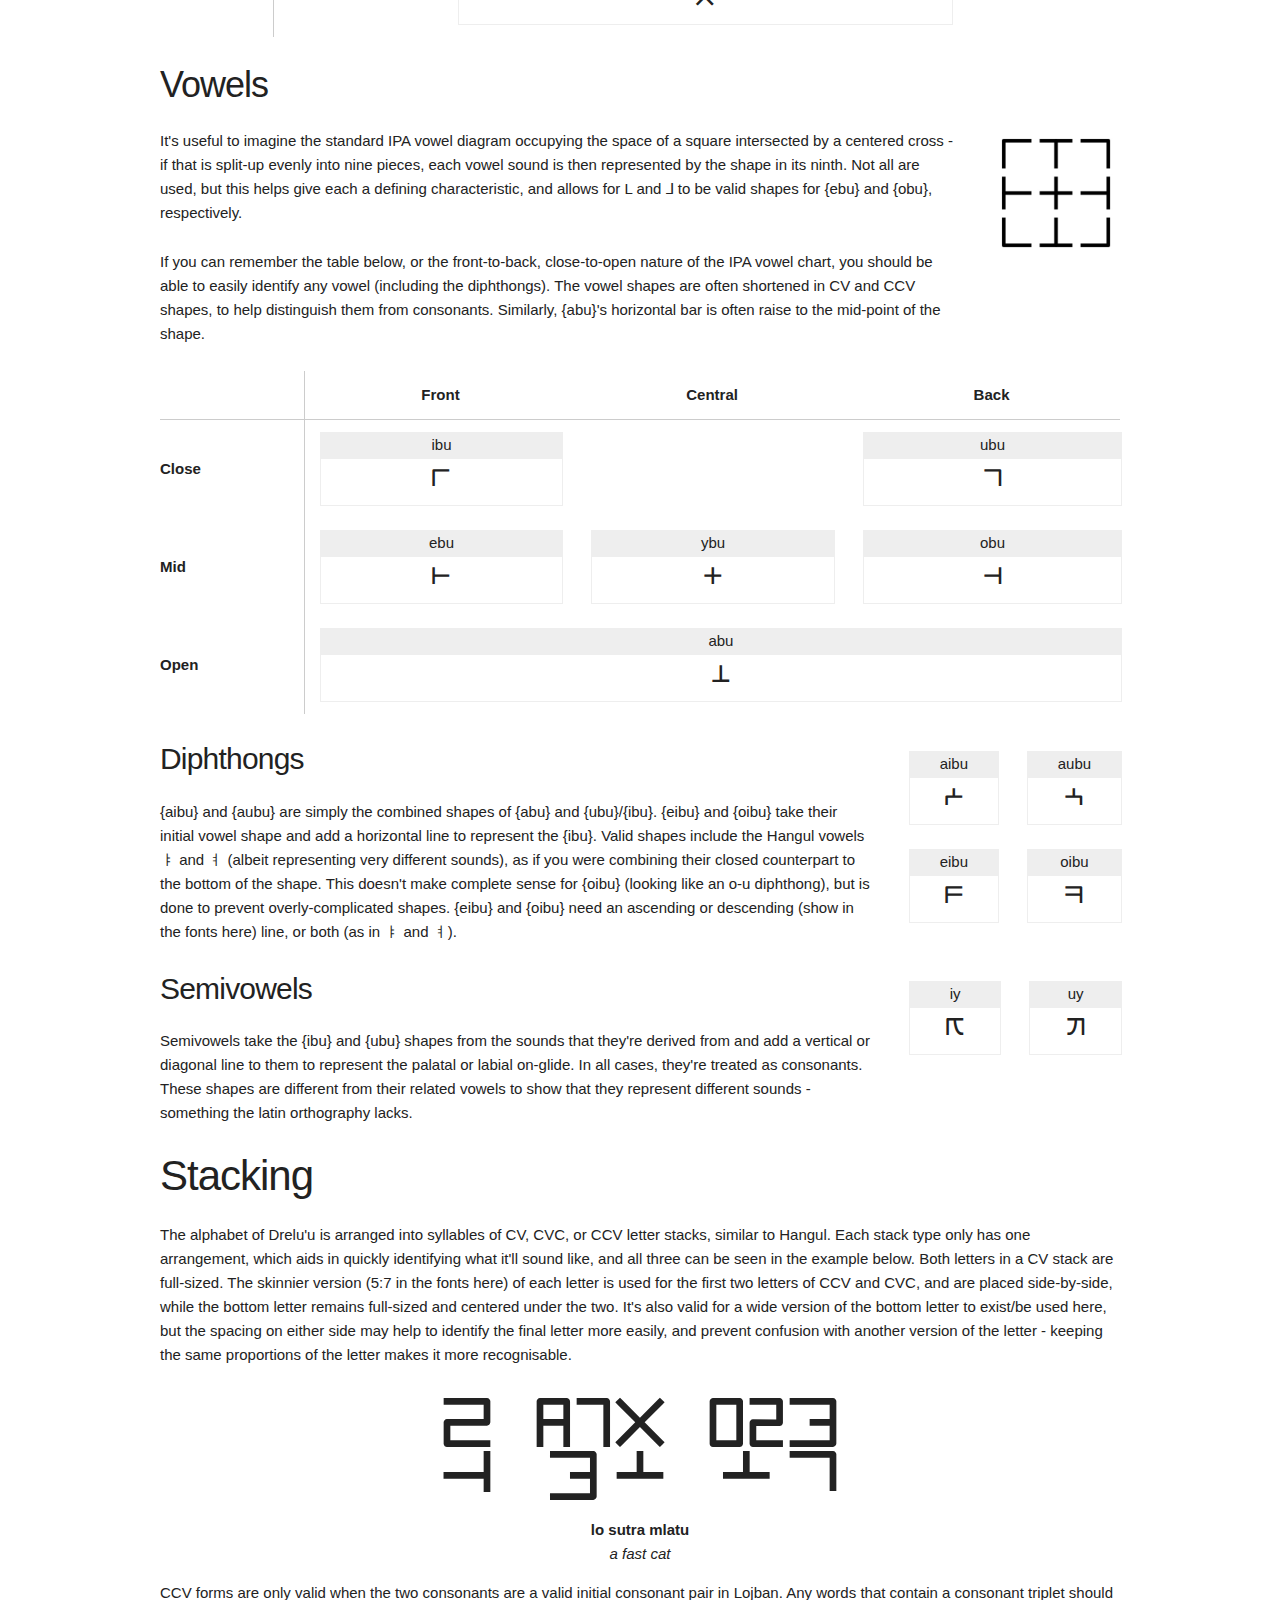
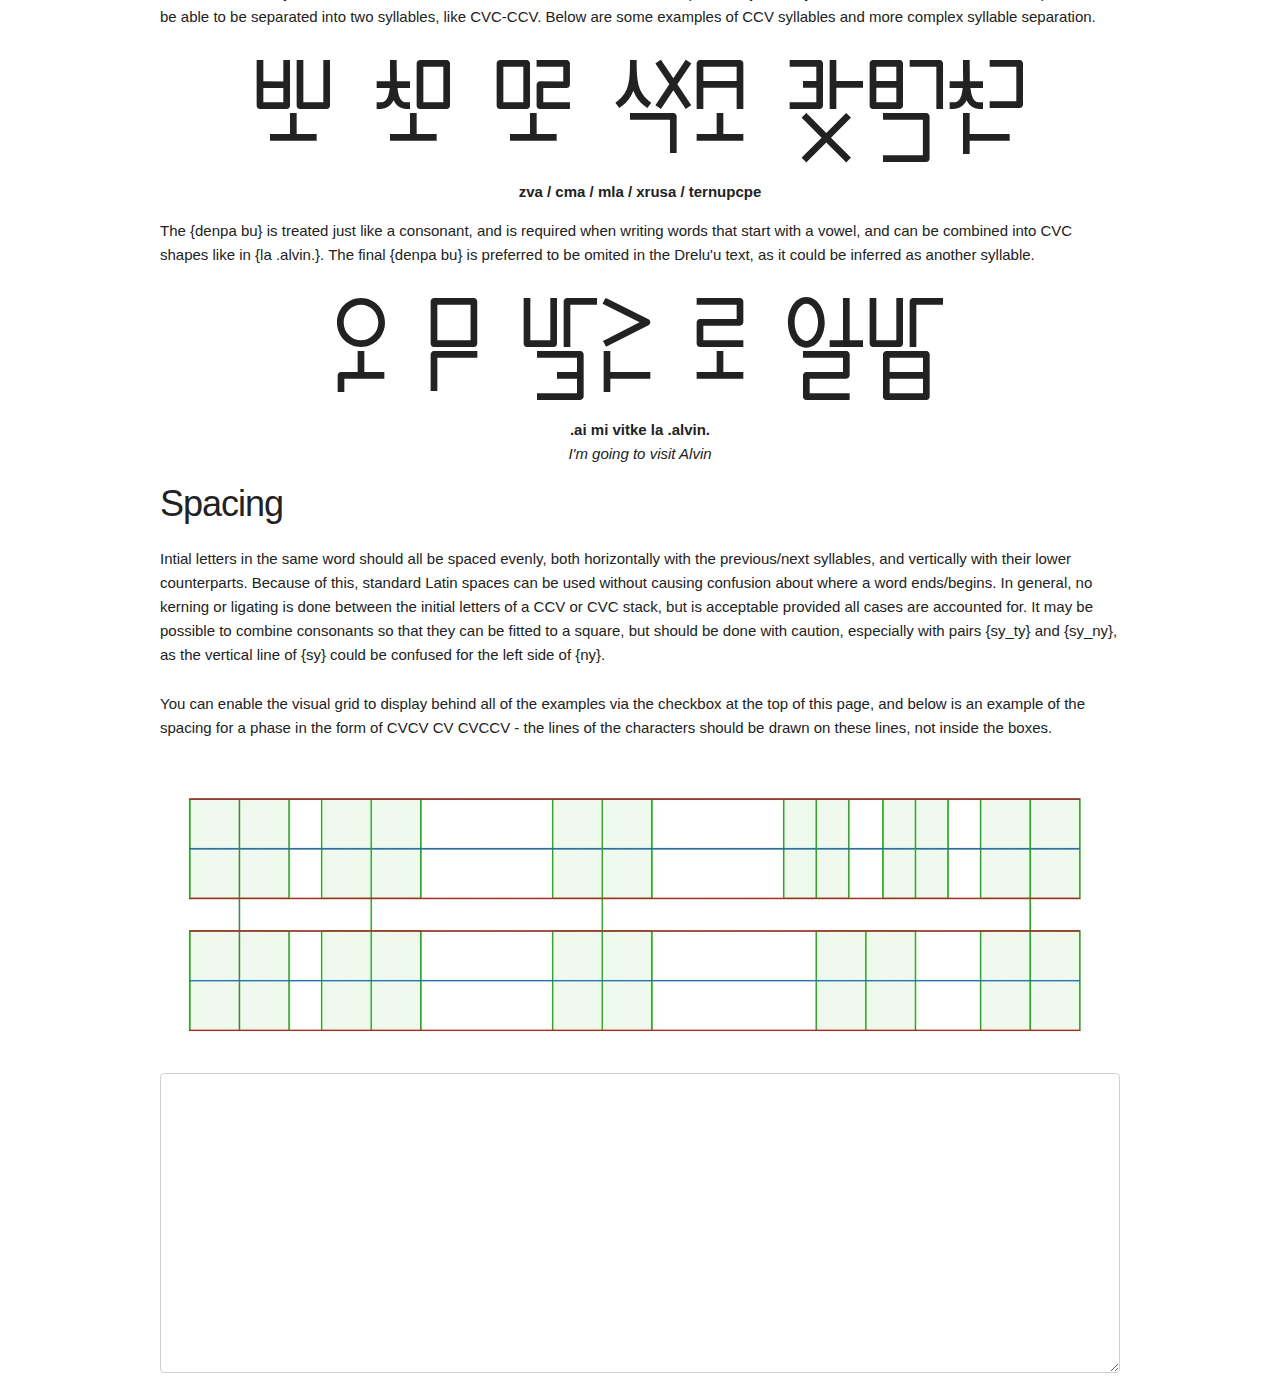
==== commit c6dc48d4: "start write up" ====
--- a/index.html
+++ b/index.html
@@ -3,334 +3,294 @@
 <head>
 
   <!-- Basic Page Needs
-  –––––––––––––––––––––––––––––––––––––––––––––––––– -->
-  <meta charset="utf-8">
-  <title>IME</title>
-  <meta name="description" content="">
-  <meta name="author" content="">
+    –––––––––––––––––––––––––––––––––––––––––––––––––– -->
+    <meta charset="utf-8">
+    <title>Drelu'u - An alphabetic syllabary orthography for Lojban</title>
+    <meta name="description" content="">
+    <meta name="author" content="">
 
   <!-- Mobile Specific Metas
-  –––––––––––––––––––––––––––––––––––––––––––––––––– -->
-  <meta name="viewport" content="width=device-width, initial-scale=1">
+    –––––––––––––––––––––––––––––––––––––––––––––––––– -->
+    <meta name="viewport" content="width=device-width, initial-scale=1">
 
   <!-- FONT
-  –––––––––––––––––––––––––––––––––––––––––––––––––– -->
-  <!--link href="https://fonts.googleapis.com/css?family=Raleway:400,300,600" rel="stylesheet" type="text/css"-->
+    –––––––––––––––––––––––––––––––––––––––––––––––––– -->
+    <!--link href="https://fonts.googleapis.com/css?family=Raleway:400,300,600" rel="stylesheet" type="text/css"-->
 
   <!-- CSS
-  –––––––––––––––––––––––––––––––––––––––––––––––––– -->
-  <link rel="stylesheet" href="css/normalize.css">
-  <link rel="stylesheet" href="css/skeleton.css">
-  <link rel="stylesheet" href="css/ime.css">
+    –––––––––––––––––––––––––––––––––––––––––––––––––– -->
+    <link rel="stylesheet" href="css/normalize.css">
+    <link rel="stylesheet" href="css/skeleton.css">
+    <link rel="stylesheet" href="css/ime.css">
 
   <!-- Favicon
-  –––––––––––––––––––––––––––––––––––––––––––––––––– -->
-  <!--link rel="icon" type="image/png" href="images/favicon.png"-->
-
-  <style>
-    @font-face { font-family: "font"; font-weight: normal; src: url('future.otf'); }
-  </style>
-
-</head>
-<body>
-
-  <div class="container">
-
-    <div class="row">
-      <div class="column">
-
-        <h1>IME</h1>
-        <a href="https://github.com/jackhumbert/dreluhu" class="button u-pull-left back-button">View on Github</a>
-
-        <textarea id="textarea" class="reference"></textarea>
-      </div>
+    –––––––––––––––––––––––––––––––––––––––––––––––––– -->
+    <!--link rel="icon" type="image/png" href="images/favicon.png"-->
+
+
+  </head>
+  <body>
+
+    <div class="container">
+
+      <div class="row">
+        <div class="columns five">
+
+          <a href="https://github.com/jackhumbert/dreluhu" class="button">View Project on Github</a>
+        </div>
+        <div class="columns two">
+          <label>Example Size</label>
+          <input type="range" value="100" id="font-size" min="15" max="800" class="u-full-width" />
+        </div>
+        <div class="columns two">
+          <label for="show-grid">Show Grid</label>
+          <input type="checkbox" id="show-grid" />
+        </div>
+        <div class="columns three">
+          <label>Font</label>
+          <select id="font-selector" class="u-full-width"><option value="Dreluhu Serif">Dreluhu Serif</option><option value="Dreluhu Future" selected>Dreluhu Future</option></select>
+        </div>
+      </div>
+
+      <h1>Drelu'u</h1>
+      <div class="figure"><div class="dlh"><upper></upper><lower></lower><ccv></ccv><cv class="ccv"></cv><cv class="ccvcv"></cv></div></div>
+
+      <p class="center">An alphabetic syllabary orthography for Lojban</p>
+
+      <h2>Alphabet</h2>
+
+      <p>Drelu'u (spelled <i>dreluhu</i> when an apostrophe is unavailable) has a full alphabet, with each letter representing a different sound. Hangul served as inspiration in how the alphabet shapes were assigned, keeping ㅁ as {my}, ㄹ as {ly}, ㅇ as a placeholder for vowels (denpa bu), and the rest were (like Hangul) determined based on the shapes associated with the sounds and how they're made. All letters are designed to be fit into a square (1:1), but each also has a skinnier (5:7 or 3:5) version - {iy}, {uy}, and {yhy} aren't used in this form, though.</p>
+
+      <h3>Consonants</h3>
+
+      <p>All of the <b>voiced consonants</b> open up or to the right, and their <b>unvoiced</b> pairs, down or to the left. The <b>labial</b> sounds have an empty space between two lines, indicating the involvement of the lips. The <b>alveolar/postalveolar</b> characters involve a horizontal line crossing through the shape to represent the tongue's role in the sound. The <b>velar</b> sounds have two lines coming to a point to indicate the contact the tongue makes with the soft palate.</p>
+
+      <p>The closed mouth of the <b>nasal</b> sounds is represented by the closed shape of the characters. If air is moving horizontally along the line of characters, the <b>plosive</b> sounds have some sort of vertical line to capture the air completely, and the <b>fricative</b> only obstruct the air in some way. The shape of the tongue during the <b>approximant</b> {ly} sound is then represented with ㄹ, like Hangul, and is unrotatable. The only <b>rhotic</b> sound is given an "x" shape due to relation to the vowel sounds, and the acceptable {ry} sounds' span over various places of articulation.</p>
+
+      <p>{cy}, {jy}, and {xy} are a bit stylized in the fonts on this page, but valid shapes include triangles, A-shapes, and the Hangul J: ∧, △, ▽, ∀, A, ㅈ, ㅊ. As long as the horizontal line exists in {cy} and {jy}, it can be anywhere vertically.</p>
+
+      <p>It should be noted that the {ly} and {yhy} characters are only given one orientation due to the ability to easily confuse the rotated/flipped versions. Lots of attention has been given to the design of the characters and the ability to distinguish them from each other at small font sizes. 11pt/px is the theoretical minimum size for Drelu'u fonts, when considering the spacing between the characters and character features, where the skinnier shapes are 3x5 pixels in size.</p>
+
+      <table class="characters">
+        <thead>
+          <th></th>
+          <th>Labial</th>
+          <th>Alveolar</th>
+          <th>Post&shy;alveolar</th>
+          <th>Velar</th>
+          <th>Glottal</th>
+        </thead>
+        <tbody>
+          <tr>
+            <th>Nasal</th>
+            <td><div class="character-legend">my</div><div class="character">&#xeb70;</div></td>
+            <td colspan="3"><div class="character-legend">ny</div><div class="character">&#xeb60;</div></td>
+          </tr>
+          <tr>
+            <th>Plosive</th>
+            <td><div class="character-legend">py / by</div><div class="character">&#xeb72; &#xeb71;</div></td>
+            <td colspan="2"><div class="character-legend">ty / dy</div><div class="character">&#xeb62; &#xeb61;</div></td>
+            <td><div class="character-legend">ky / gy</div><div class="character">&#xeb75; &#xeb65;</div></td>
+            <td><div class="character-legend">denpa bu</div><div class="character">&#xeb7f;</div></td>
+          </tr>
+          <tr>
+            <th>Fricative</th>
+            <td><div class="character-legend">fy / vy</div><div class="character">&#xeb74; &#xeb73;</div></td>
+            <td><div class="character-legend">sy / zy</div><div class="character">&#xeb64; &#xeb63;</div></td>
+            <td><div class="character-legend">cy / jy</div><div class="character">&#xeb76; &#xeb66;</div></td>
+            <td><div class="character-legend">xy</div><div class="character">&#xeb67;</div></td>
+            <td><div class="character-legend">yhy</div><div class="character">&#xeb77;</div></td>
+          </tr>
+          <tr>
+            <th>Approxi&shy;mant</th>
+            <td></td>
+            <td colspan="2"><div class="character-legend">ly</div><div class="character">&#xeb79;</div></td>
+          </tr>
+          <tr>
+            <th>Rhotic</th>
+            <td></td>
+            <td colspan="3"><div class="character-legend">ry</div><div class="character">&#xeb69;</div></td>
+          </tr>
+        </tbody>
+      </table>
+
+      <h3>Vowels</h3>
+
+      <div class="row">
+        <div class="columns ten">
+          <p>It's useful to imagine the standard IPA vowel diagram occupying the space of a square intersected by a centered cross - if that is split-up evenly into nine pieces, each vowel sound is then represented by the shape in its ninth. Not all are used, but this helps give each a defining characteristic, and allows for L and ⅃ to be valid shapes for {ebu} and {obu}, respectively.</p>
+
+          <p>If you can remember the table below, or the front-to-back, close-to-open nature of the IPA vowel chart, you should be able to easily identify any vowel (including the diphthongs). The vowel shapes are often shortened in CV and CCV shapes, to help distinguish them from consonants. Similarly, {abu}'s horizontal bar is often raise to the mid-point of the shape.</p>
+        </div>
+        <div class="columns two">
+          <img src="vowel-box.jpg" class="u-full-width" />
+        </div>
+      </div>
+
+      <table class="characters">
+        <thead>
+          <th></th>
+          <th>Front</th>
+          <th>Central</th>
+          <th>Back</th>
+        </thead>
+        <tbody>
+          <tr>
+            <th>Close</th>
+            <td><div class="character-legend">ibu</div><div class="character">&#xeb6c;</div></td>
+            <td></td>
+            <td><div class="character-legend">ubu</div><div class="character">&#xeb6d;</div></td>
+          </tr>
+          <tr>
+            <th>Mid</th>
+            <td><div class="character-legend">ebu</div><div class="character">&#xeb6a;</div></td>
+            <td><div class="character-legend">ybu</div><div class="character">&#xeb6f;</div></td>
+            <td><div class="character-legend">obu</div><div class="character">&#xeb6b;</div></td>
+          </tr>
+          <tr>
+            <th>Open</th>
+            <td colspan="3"><div class="character-legend">abu</div><div class="character">&#xeb6e;</div></td>
+          </tr>
+        </tbody>
+      </table>
+
+
+      <div class="row">
+        <div class="columns nine">
+          <h4>Diphthongs</h4>
+          <p>{aibu} and {aubu} are simply the combined shapes of {abu} and {ubu}/{ibu}. {eibu} and {oibu} take their initial vowel shape and add a horizontal line to represent the {ibu}. Valid shapes include the Hangul vowels ㅑ and ㅕ (albeit representing very different sounds), as if you were combining their closed counterpart to the bottom of the shape. This doesn't make complete sense for {oibu} (looking like an o-u diphthong), but is done to prevent overly-complicated shapes. {eibu} and {oibu} need an ascending or descending (show in the fonts here) line, or both (as in ㅑ and ㅕ).</p>
+        </div>
+        <div class="columns three">
+          <table class="characters">      
+            <tbody>
+              <tr>
+                <td><div class="character-legend">aibu</div><div class="character">&#xeb7a;</div></td>
+                <td><div class="character-legend">aubu</div><div class="character">&#xeb7d;</div></td>
+              </tr>
+              <tr>
+                <td><div class="character-legend">eibu</div><div class="character">&#xeb7b;</div></td>
+                <td><div class="character-legend">oibu</div><div class="character">&#xeb7c;</div></td>
+              </tr>
+            </tbody>
+          </table>
+        </div>
+      </div>
+      <div class="row">
+        <div class="columns nine">
+          <h4>Semivowels</h4>
+          <p>Semivowels take the {ibu} and {ubu} shapes from the sounds that they're derived from and add a vertical or diagonal line to them to represent the palatal or labial on-glide. In all cases, they're treated as consonants. These shapes are different from their related vowels to show that they represent different sounds - something the latin orthography lacks.</p>
+        </div>
+        <div class="columns three">
+          <table class="characters">      
+            <tbody>
+              <tr>
+                <td><div class="character-legend">iy</div><div class="character">&#xeb68;</div></td>
+                <td><div class="character-legend">uy</div><div class="character">&#xeb78;</div></td>
+              </tr>
+            </tbody>
+          </table>
+        </div>
+      </div>
+
+      <h2>Stacking</h2>
+
+      <p>The alphabet of Drelu'u is arranged into syllables of CV, CVC, or CCV letter stacks, similar to Hangul. Each stack type only has one arrangement, which aids in quickly identifying what it'll sound like, and all three can be seen in the example below. Both letters in a CV stack are full-sized. The skinnier version (5:7 in the fonts here) of each letter is used for the first two letters of CCV and CVC, and are placed side-by-side, while the bottom letter remains full-sized and centered under the two. It's also valid for a wide version of the bottom letter to exist/be used here, but the spacing on either side may help to identify the final letter more easily, and prevent confusion with another version of the letter - keeping the same proportions of the letter makes it more recognisable.</p>
+
+      <div class="figure">
+        <div class="dlh"><upper></upper><lower></lower><cv></cv> <ccv></ccv><cv class="ccv"></cv> <ccv></ccv><cv class="ccv"></cv></div>
+        <div class="jbo">lo sutra mlatu</div>
+        <div class="eng">a fast cat</div>
+      </div>
+
+      <p>CCV forms are only valid when the two consonants are a valid initial consonant pair in Lojban. Any words that contain a consonant triplet should be able to be separated into two syllables, like CVC-CCV. Below are some examples of CCV syllables and more complex syllable separation.</p>      
+
+      <div class="figure">
+        <div class="dlh"><upper></upper><lower></lower><ccv></ccv> <ccv></ccv> <ccv></ccv> <ccv></ccv><cv class="ccv"></cv> <ccv></ccv><ccv class="ccv"></ccv><ccv class="ccvccv"></ccv></div>
+        <div class="jbo">zva / cma / mla / xrusa / ternupcpe</div>
+      </div>
+
+      <p>The {denpa bu} is treated just like a consonant, and is required when writing words that start with a vowel, and can be combined into CVC shapes like in {la .alvin.}. The final {denpa bu} is preferred to be omited in the Drelu'u text, as it could be inferred as another syllable.</p>
+
+      <div class="figure">
+        <div class="dlh"><upper></upper><lower></lower><cv></cv> <cv></cv> <ccv></ccv><cv class="ccv"></cv> <cv></cv> <ccv></ccv><ccv class="ccv"></ccv></div>
+        <div class="jbo">.ai mi vitke la .alvin.</div>
+        <div class="eng">I'm going to visit Alvin</div>
+      </div>
+
+      <h3>Spacing</h3>
+
+      <p>Intial letters in the same word should all be spaced evenly, both horizontally with the previous/next syllables, and vertically with their lower counterparts. Because of this, standard Latin spaces can be used without causing confusion about where a word ends/begins. In general, no kerning or ligating is done between the initial letters of a CCV or CVC stack, but is acceptable provided all cases are accounted for. It may be possible to combine consonants so that they can be fitted to a square, but should be done with caution, especially with pairs {sy_ty} and {sy_ny}, as the vertical line of {sy} could be confused for the left side of {ny}.</p>
+
+      <p>You can enable the visual grid to display behind all of the examples via the checkbox at the top of this page, and below is an example of the spacing for a phase in the form of CVCV CV CVCCV - the lines of the characters should be drawn on these lines, not inside the boxes.</p>
+
+      <img src="alignment.jpg" class="u-full-width" />
+
+      <textarea id="textarea" class="reference"></textarea>
+
     </div>
-    <div class="row">
-      <div class="column one-half">
-        <p class="reference">Here's some text:        / 획«득한다»를 뜻한다? 日本語だ<br />
-          
-
-
-
-
-
-
-
-
-
-
-
-
-
-
-
-
-
-
-
-
-
-
-
-
-
-
-
-
-
-
-
-
-
-
-
-
-
-
-
-
-
-
-
-
-
-
-
-
-<br />
-    <br />
-   <br />
-    <br />
-    <br />
-        <br />
-  <br />
-        <br />
-          <br />
-  « »     <br />
-          <br />
-  «    ?»       <br />
-   ?<br />
-        ?<br />
-  ?<br />
-         <br />
-           <br />
-      «»<br />
-     <br />
-   <br />
-           <br />
-      «     ?» <br />
-      «       ?» <br />
-             <br />
-      «!»     <br />
-       <br />
-   <br />
-               <br />
-      «   ?   » <br />
-              <br />
-  <br />
-         <br />
-      </div>
-
-      <div class="column one-half">
-        <p class="reference system">Here's some text:        / 획«득한다»를 뜻한다? 日本語だ<br />
-          
-
-
-
-
-
-
-
-
-
-
-
-
-
-
-
-
-
-
-
-
-
-
-
-
-
-
-
-
-
-
-
-
-
-
-
-
-
-
-
-
-
-
-
-
-
-
-
-
-<br />
-    <br />
-   <br />
-    <br />
-    <br />
-        <br />
-  <br />
-        <br />
-          <br />
-  « »     <br />
-          <br />
-  «    ?»       <br />
-   ?<br />
-        ?<br />
-  ?<br />
-         <br />
-           <br />
-      «»<br />
-     <br />
-   <br />
-           <br />
-      «     ?» <br />
-      «       ?» <br />
-             <br />
-      «!»     <br />
-       <br />
-   <br />
-               <br />
-      «   ?   » <br />
-              <br />
-  <br />
-         <br />
-      </div>
-    </div>
-
-
-  <div class="row">
-    <div class="column">
-    <table class="characters">
-      <thead>
-        <th></th>
-        <th>Labial</th>
-        <th>Alveolar</th>
-        <th>Post&shy;alveolar</th>
-        <th>Velar</th>
-        <th>Glottal</th>
-      </thead>
-    <tbody>
-    <tr>
-      <th>Nasal</th>
-      <td><div class="character-legend">my</div><div class="character">&#xeb70;</div></td>
-      <td colspan="3"><div class="character-legend">ny</div><div class="character">&#xeb60;</div></td>
-    </tr>
-    <tr>
-      <th>Plosive</th>
-      <td><div class="character-legend">py / by</div><div class="character">&#xeb72; &#xeb71;</div></td>
-      <td colspan="2"><div class="character-legend">ty / dy</div><div class="character">&#xeb62; &#xeb61;</div></td>
-      <td><div class="character-legend">ky / gy</div><div class="character">&#xeb75; &#xeb65;</div></td>
-      <td><div class="character-legend">denpa bu</div><div class="character">&#xeb7f;</div></td>
-    </tr>
-    <tr>
-      <th>Fricative</th>
-      <td><div class="character-legend">fy / vy</div><div class="character">&#xeb74; &#xeb73;</div></td>
-      <td><div class="character-legend">sy / zy</div><div class="character">&#xeb64; &#xeb63;</div></td>
-      <td><div class="character-legend">cy / jy</div><div class="character">&#xeb76; &#xeb66;</div></td>
-      <td><div class="character-legend">xy</div><div class="character">&#xeb67;</div></td>
-      <td><div class="character-legend">yhy</div><div class="character">&#xeb77;</div></td>
-    </tr>
-    <tr>
-      <th>Approxi&shy;mant</th>
-      <td></td>
-      <td colspan="2"><div class="character-legend">ly</div><div class="character">&#xeb79;</div></td>
-    </tr>
-    <tr>
-      <th>Rhotic</th>
-      <td></td>
-      <td colspan="3"><div class="character-legend">ry</div><div class="character">&#xeb69;</div></td>
-    </tr>
-    </tbody>
-    </table>
-    </div>
-  </div>
-<div class="row">
-    <div class="column">
-    <table class="characters">
-      <thead>
-        <th></th>
-        <th>Front</th>
-        <th>Central</th>
-        <th>Back</th>
-      </thead>
-    <tbody>
-    <tr>
-      <th>Semi&shy;vowels</th>
-      <td><div class="character-legend">iy</div><div class="character">&#xeb68;</div></td>
-      <td></td>
-      <td><div class="character-legend">uy</div><div class="character">&#xeb78;</div></td>
-    </tr>
-    <tr>
-      <th>Close</th>
-      <td><div class="character-legend">ibu</div><div class="character">&#xeb6c;</div></td>
-      <td></td>
-      <td><div class="character-legend">ubu</div><div class="character">&#xeb6d;</div></td>
-    </tr>
-    <tr>
-      <th>Mid</th>
-      <td><div class="character-legend">ebu</div><div class="character">&#xeb6a;</div></td>
-      <td><div class="character-legend">ybu</div><div class="character">&#xeb6f;</div></td>
-      <td><div class="character-legend">obu</div><div class="character">&#xeb6b;</div></td>
-    </tr>
-    <tr>
-      <th>Open</th>
-      <td colspan="3"><div class="character-legend">abu</div><div class="character">&#xeb6e;</div></td>
-    </tr>
-    </tbody>
-    </table>
-
-    <table class="characters">      
-      <thead>
-        <th colspan="4">Falling Diphthongs</th>
-      </thead>
-    <tbody>
-    <tr>
-      <td><div class="character-legend">aibu</div><div class="character">&#xeb7a;</div></td>
-      <td><div class="character-legend">eibu</div><div class="character">&#xeb7b;</div></td>
-      <td><div class="character-legend">oibu</div><div class="character">&#xeb7c;</div></td>
-      <td><div class="character-legend">aubu</div><div class="character">&#xeb7d;</div></td>
-    </tr>
-    </tbody>
-    </table>
-  </div>
-  </div>
-
-  </div>
-<script>
-
-HTMLTextAreaElement.prototype.insertAtCaret = function (text) {
-  if (this.selectionStart || this.selectionStart === 0) {
-    var startPos = this.selectionStart,
-        endPos   = this.selectionEnd,
-        before   = this.value.substring(0, startPos),
-        after    = this.value.substring(endPos, this.value.length);
-    this.value = before + text + after;
-    this.selectionStart = startPos + text.length;
-    this.selectionEnd   = startPos + text.length;
-  } else {
-    this.value += text;
-  }
-};
+    <script>
+
+      function hasClass(ele, cls) {
+        return !!ele.className.match(new RegExp('(\\s|^)'+cls+'(\\s|$)'));
+      }
+
+      function addClass(ele, cls) {
+        if (!hasClass(ele,cls)) ele.className += " "+cls;
+      }
+
+      function removeClass(ele, cls) {
+        if (hasClass(ele,cls)) {
+          var reg = new RegExp('(\\s|^)'+cls+'(\\s|$)');
+          ele.className=ele.className.replace(reg,' ');
+        }
+      }
+
+      function toggleClass(ele, cls) {
+        if (hasClass(ele,cls))
+          removeClass(ele,cls);
+        else
+          addClass(ele,cls);
+      }
+
+      function updateSize(e) {
+       document.documentElement.style.setProperty('--size', this.value + "px");
+     }
+
+     function updateGrid(e) {
+      var items = [].slice.call(document.getElementsByClassName("dlh"));
+      if (show_grid.checked)
+        items.forEach(item => addClass(item, "grid"));
+      else
+        items.forEach(item => removeClass(item, "grid"));
+    }
+
+    function updateFont(e) {
+     document.documentElement.style.setProperty('--selected-font', this.value);
+   }
+
+   var font_size_input = document.getElementById('font-size');
+   font_size_input.addEventListener('change', updateSize);
+   font_size_input.addEventListener('mousemove', updateSize);
+
+   var show_grid = document.getElementById('show-grid');
+   show_grid.addEventListener('change', updateGrid);
+
+   var font_selector = document.getElementById('font-selector');
+   font_selector.addEventListener('change', updateFont);
+
+   HTMLTextAreaElement.prototype.insertAtCaret = function (text) {
+    if (this.selectionStart || this.selectionStart === 0) {
+      var startPos = this.selectionStart,
+      endPos   = this.selectionEnd,
+      before   = this.value.substring(0, startPos),
+      after    = this.value.substring(endPos, this.value.length);
+      this.value = before + text + after;
+      this.selectionStart = startPos + text.length;
+      this.selectionEnd   = startPos + text.length;
+    } else {
+      this.value += text;
+    }
+  };
 
 // Global Helpers
 
--- a/css/skeleton.css
+++ b/css/skeleton.css
@@ -128,6 +128,10 @@
   font-weight: 400;
   color: #222; }
 
+
+.center {
+  text-align: center;
+}
 
 /* Typography
 –––––––––––––––––––––––––––––––––––––––––––––––––– */
--- a/css/ime.css
+++ b/css/ime.css
@@ -1,12 +1,23 @@
+@import url('../fonts.css');
+
+:root {
+	--red: rgba(255, 0, 0, .2);
+	--blue: rgba(0, 0, 255, .2);    
+	--green: rgba(41, 170, 34, 0.4);
+    --green-bg: rgba(41, 170, 34, 0.12);
+	--size: 100px;
+	--line-thickness: calc(var(--size)*0.02);
+	--selected-font: "Dreluhu Future";
+}
 
 body { 
-	font-family: "Lato", "HelveticaNeue", "Helvetica Neue", Helvetica, Arial, sans-serif, "font";
+	font-family: "Lato", "HelveticaNeue", "Helvetica Neue", Helvetica, Arial, sans-serif, "Dreluhu Future";
 	padding-top: 50px;
     text-rendering: optimizeLegibility;
 }
 
 .system {
-	font-family: "Lato", "HelveticaNeue", "Helvetica Neue", Helvetica, Arial, sans-serif, "Dreluhu Future"
+	font-family: "Lato", "HelveticaNeue", "Helvetica Neue", Helvetica, Arial, sans-serif, local("Dreluhu Future")
 }
 
 h1 {
@@ -21,15 +32,8 @@
 	min-height: 300px;
 	font-size: 15px;
 	background: transparent;
-	font-family: "font";
-}
-
-#font-selector {
-	position: absolute;
-	right: 0px;
-	top: 15px;
-}
-
+	font-family: var(--selected-font);
+}
 
 code, .zlm {
     padding: 0rem .5rem;
@@ -60,7 +64,6 @@
 .characters thead tr th {
 	border-bottom: 1px solid #ccc;
 	text-align: center;
-    height: 60px;
 }
 .characters tbody tr th {
 	border-bottom: 0px;
@@ -79,21 +82,148 @@
 }
 
 .character {
-	font-size: 56px;
+	font-size: 36px;
 	border: 1px solid #eee;
 	background: white;
 	width: 100%;
 	text-align: center;
-}
-
-td[rowspan="2"] .character {
-	line-height: 166px;
-}
-
-th:first-child, td:first-child {
-	padding-left: 15px;
-}
-
-th:last-child, td:last-child {
-    padding-right: 15px;
+    line-height: 36px;
+    padding-top: 10px;
+	font-family: var(--selected-font);
+}
+
+.figure {
+	margin-top: -1rem;
+	text-align: center;
+    margin-bottom: 1.5rem;
+}
+
+.jbo {
+	font-weight: bold;
+}
+
+
+.eng {
+	font-style: italic;
+}
+
+.dlh {
+	font-family: var(--selected-font);
+	letter-spacing: 0px ! important;
+}
+
+.figure .dlh {
+	font-size: var(--size);
+	position: relative;
+	display: inline-block;
+	padding: 0px calc(var(--size)*0.15);
+	margin: calc(var(--size)*0.15) 0px calc(var(--size)*0.15);
+	line-height: calc(var(--size)*1.06);
+	pointer-events: none;
+}
+
+.figure .dlh.grid upper, .figure .dlh.grid lower {
+	position: absolute;
+	left: 0px;
+	width: 100%;
+	height: calc(var(--size)*0.38);
+	border-bottom: var(--line-thickness) solid var(--red);
+	border-top: var(--line-thickness) solid var(--red);
+	z-index: -1;
+	top: calc(var(--size)*0.051);
+}
+
+.figure .dlh.grid lower {
+	top: calc(var(--size)*0.583);
+}
+
+.figure .dlh.grid upper:before, .figure .dlh.grid lower:before {
+	content: "";
+	position: absolute;
+	left: 0px;
+	width: 100%;
+	border-top: var(--line-thickness) solid var(--blue);
+	z-index: -1;
+	top: 47.5%;
+}
+
+.figure .dlh.grid cv {    
+    position: absolute;
+    height: calc(var(--size)*0.381);
+    width: calc(var(--size)/2.62);
+    border-left: var(--line-thickness) solid var(--green);
+    border-right: var(--line-thickness) solid var(--green);
+    background: var(--green-bg);
+    z-index: -1;
+    margin-top: calc(var(--size)*0.071);
+    margin-left: calc(var(--size)*0.09);
+}
+
+.figure .dlh.grid cv:before {
+	content: "";    
+    position: absolute;
+    height: calc(var(--size)*0.381);
+    width: calc(var(--size)/2.62);
+    border-left: var(--line-thickness) solid var(--green);
+    border-right: var(--line-thickness) solid var(--green);
+    background: var(--green-bg);
+    z-index: -1;
+    margin-top: calc(var(--size)*0.531);
+    left: 0px;
+}
+
+.figure .dlh.grid ccv {    
+    position: absolute;
+    height: calc(var(--size)*0.38);
+    width: calc(var(--size)/4);
+    border-left: var(--line-thickness) solid var(--green);
+    border-right: var(--line-thickness) solid var(--green);
+    background: var(--green-bg);
+    z-index: -1;
+    margin-top: calc(var(--size)*0.07);
+    margin-left: calc(var(--size)*0.09);
+}
+
+.figure .dlh.grid ccv:before {   
+	content: ""; 
+    position: absolute;
+    height: calc(var(--size)*0.38);
+    width: calc(var(--size)/2.63);
+    border-left: var(--line-thickness) solid var(--green);
+    border-right: var(--line-thickness) solid var(--green);
+    background: var(--green-bg);
+    z-index: -1;
+    margin-top: calc(var(--size)*0.533);
+    margin-left: calc(var(--size)*0.113);
+    left: 0px;
+}
+.figure .dlh.grid ccv:after {       
+	content: "";
+    position: absolute;
+    height:calc(var(--size)*0.38);
+    width: calc(var(--size)/4);
+    border-left: var(--line-thickness) solid var(--green);
+    border-right: var(--line-thickness) solid var(--green);
+    background: var(--green-bg);
+    z-index: -1;
+    margin-top: 0;
+    margin-left: calc(var(--size)*0.378);
+    left: 0px;
+}
+
+.figure .dlh.grid cv.cv {
+    margin-left: calc(var(--size)*0.624);
+}
+
+.figure .dlh.grid cv.ccv {
+    margin-left: calc(var(--size)*0.89);
+}
+.figure .dlh.grid ccv.ccv {
+    margin-left: calc(var(--size)*0.89);
+}
+.figure .dlh.grid ccv.ccvccv {
+    margin-left: calc(var(--size)*1.694);
+}
+.figure .dlh.grid cv.ccvcv {
+    margin-left: calc(var(--size)*1.425);
 }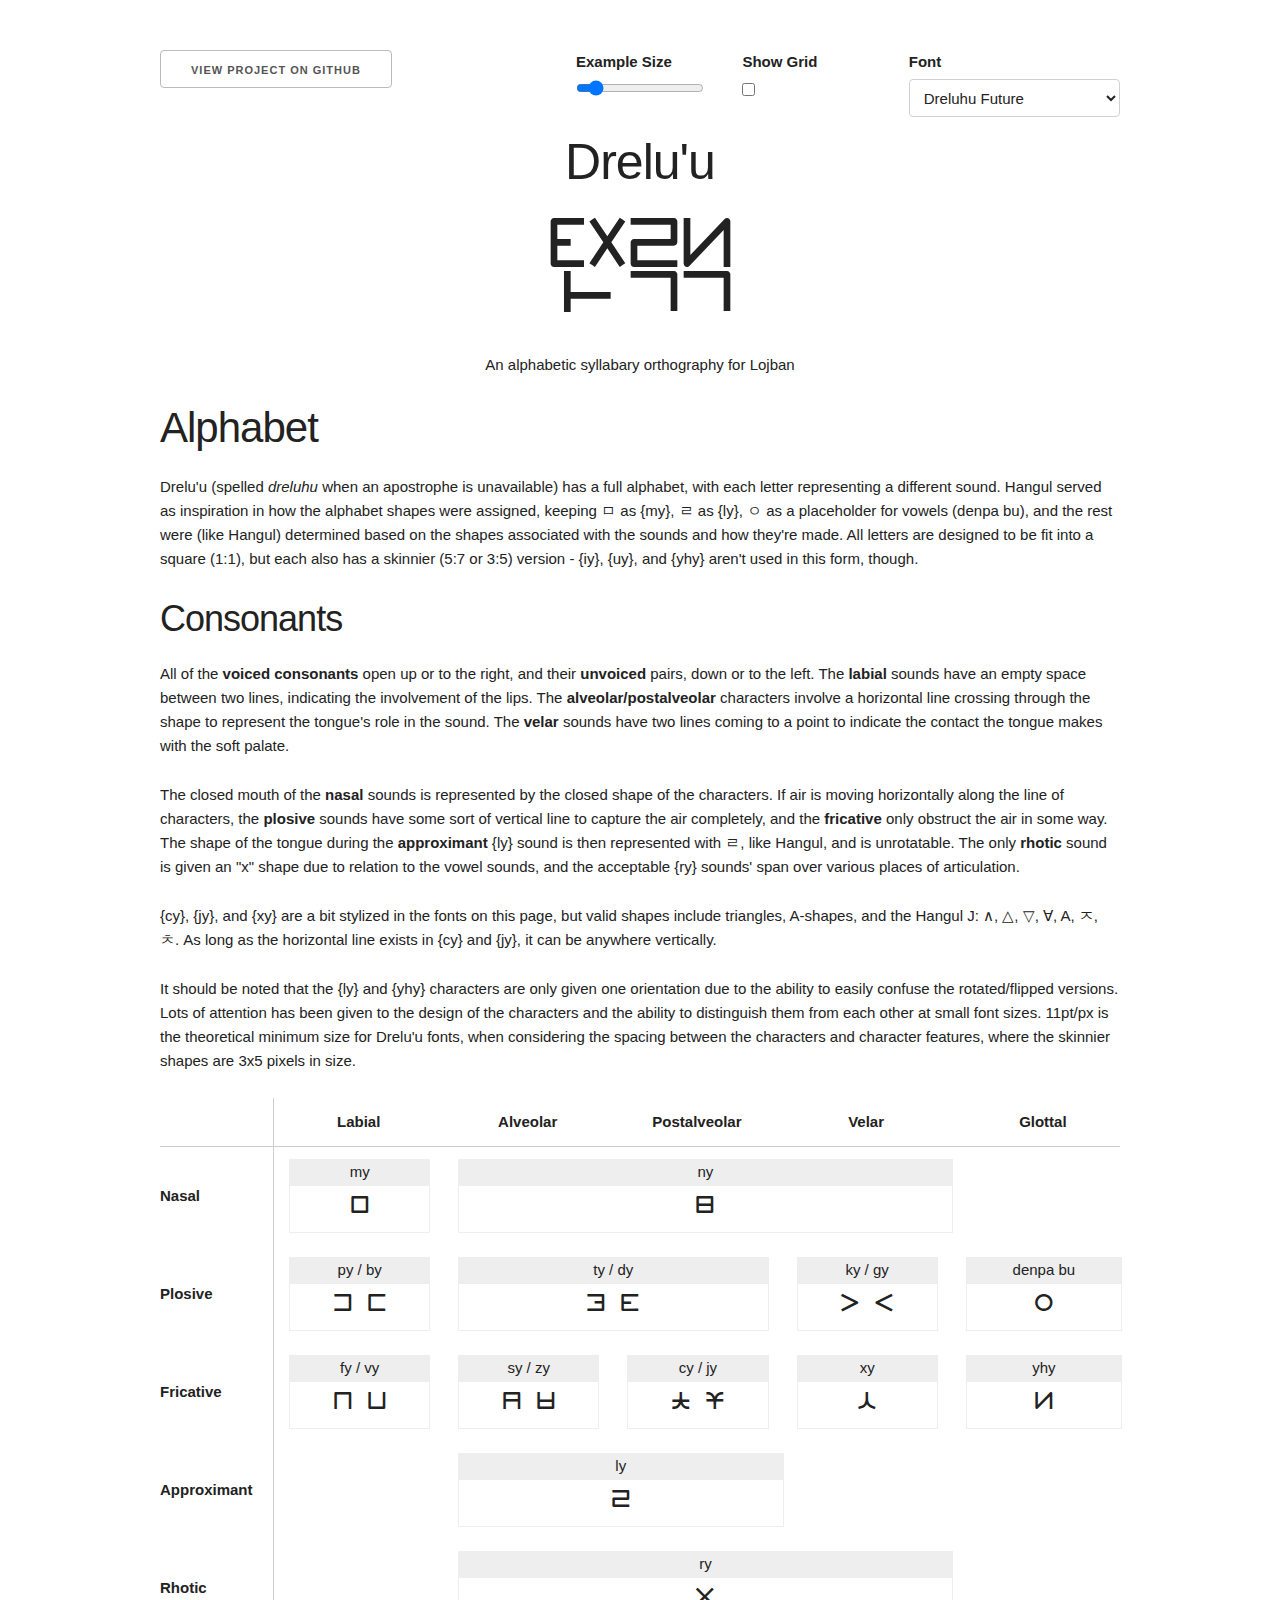
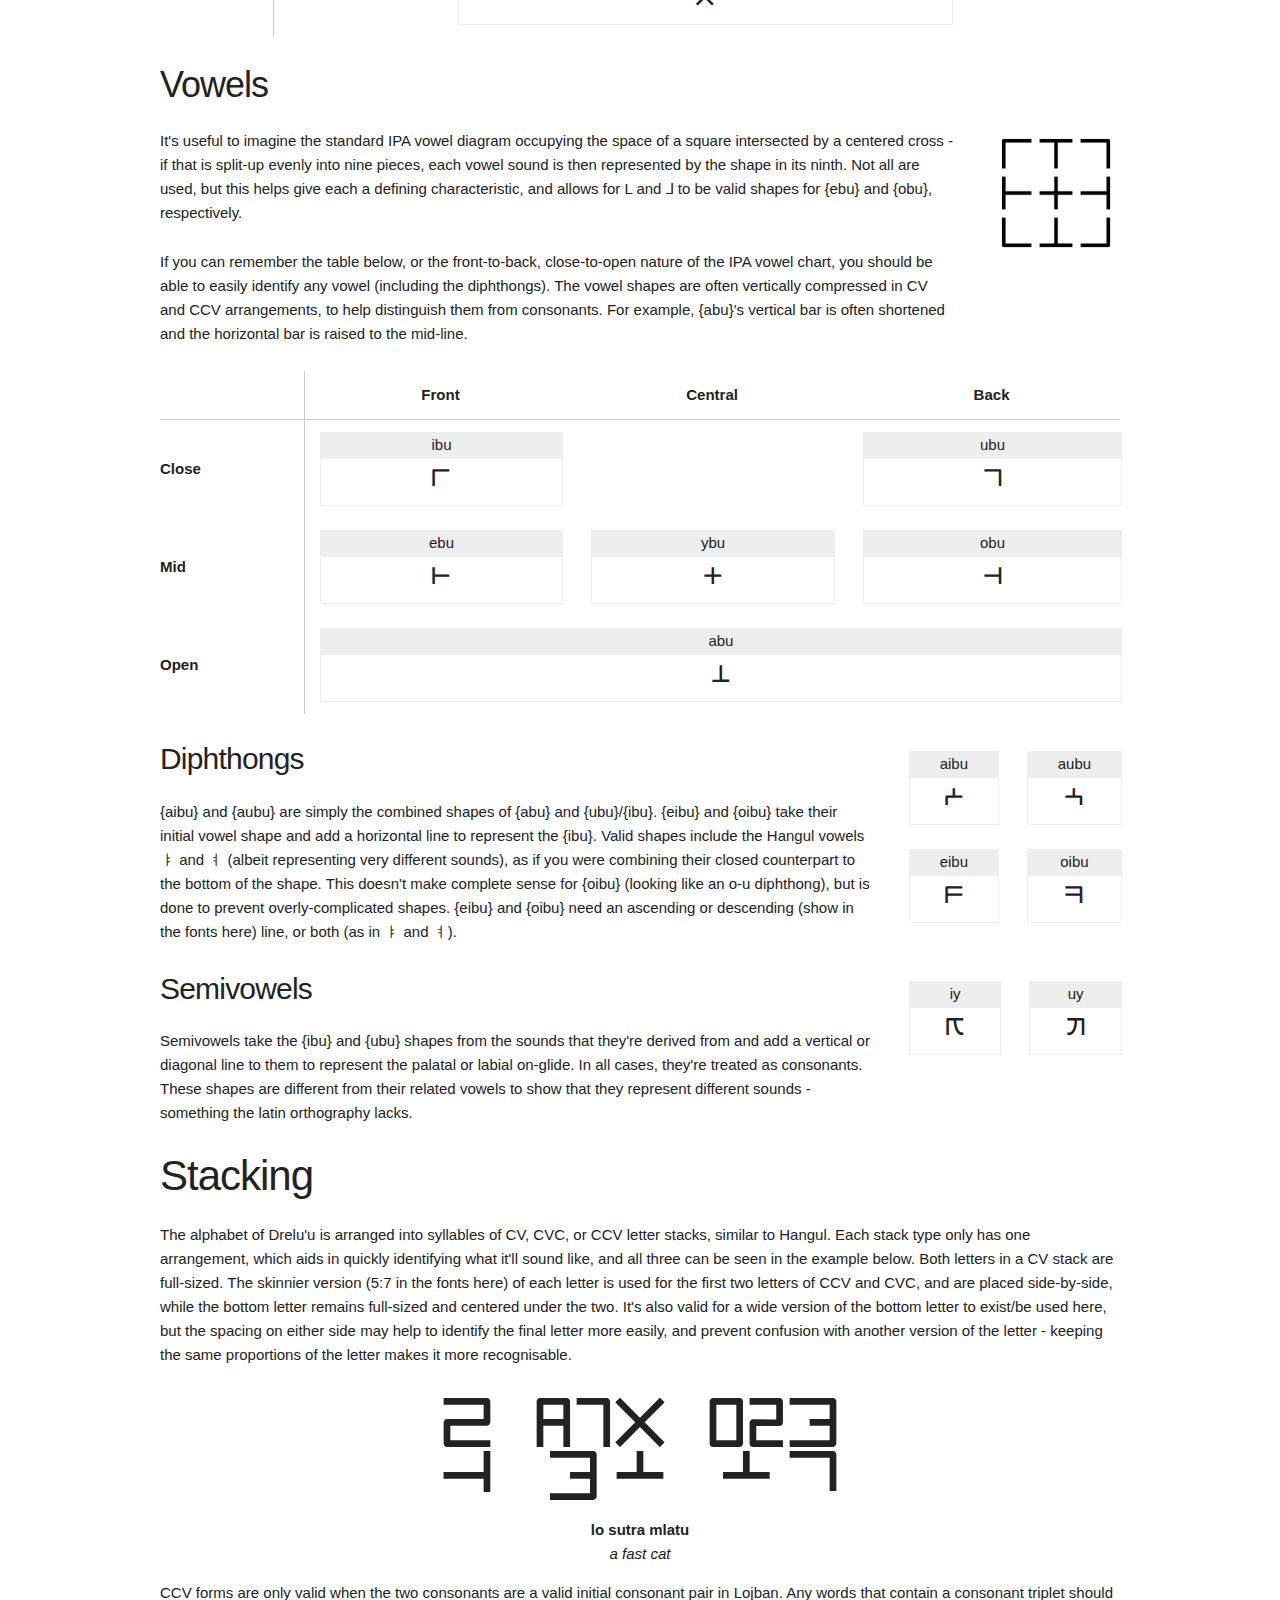
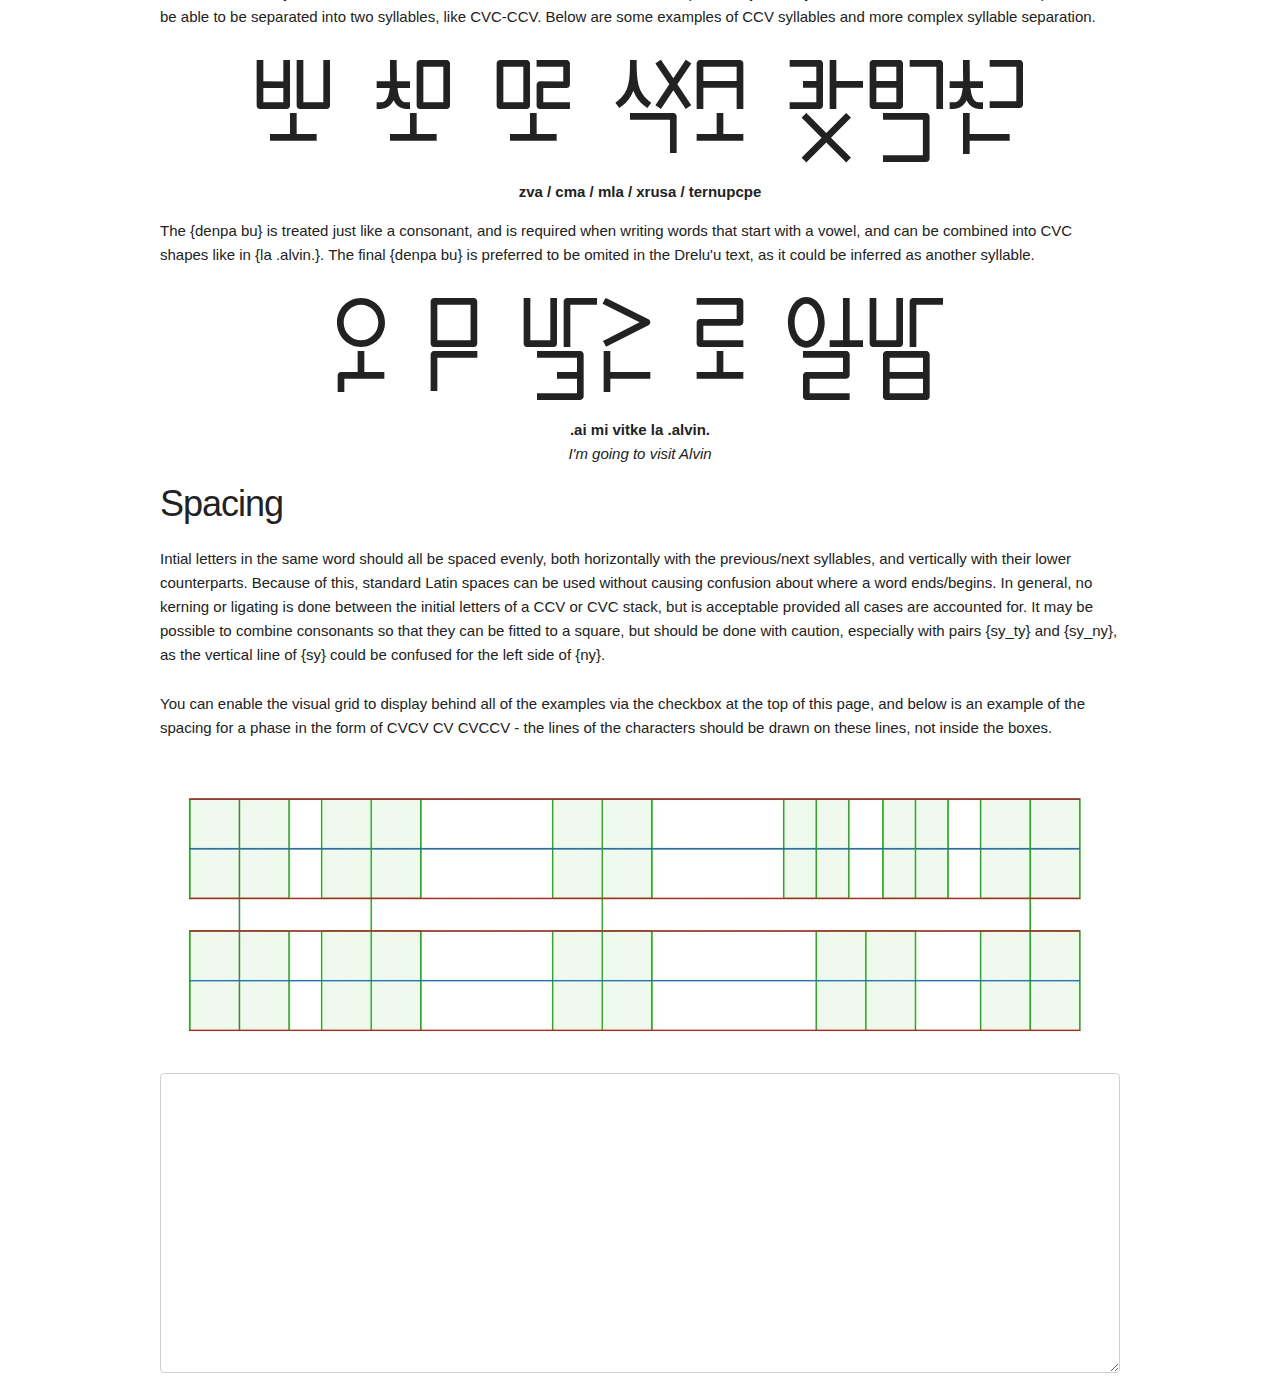
==== commit 7a631868: "kern" ====
--- a/index.html
+++ b/index.html
@@ -120,7 +120,7 @@
         <div class="columns ten">
           <p>It's useful to imagine the standard IPA vowel diagram occupying the space of a square intersected by a centered cross - if that is split-up evenly into nine pieces, each vowel sound is then represented by the shape in its ninth. Not all are used, but this helps give each a defining characteristic, and allows for L and ⅃ to be valid shapes for {ebu} and {obu}, respectively.</p>
 
-          <p>If you can remember the table below, or the front-to-back, close-to-open nature of the IPA vowel chart, you should be able to easily identify any vowel (including the diphthongs). The vowel shapes are often shortened in CV and CCV shapes, to help distinguish them from consonants. Similarly, {abu}'s horizontal bar is often raise to the mid-point of the shape.</p>
+          <p>If you can remember the table below, or the front-to-back, close-to-open nature of the IPA vowel chart, you should be able to easily identify any vowel (including the diphthongs). The vowel shapes are often vertically compressed in CV and CCV arrangements, to help distinguish them from consonants. For example, {abu}'s vertical bar is often shortened and the horizontal bar is raised to the mid-line.</p>
         </div>
         <div class="columns two">
           <img src="vowel-box.jpg" class="u-full-width" />
--- a/css/ime.css
+++ b/css/ime.css
@@ -14,6 +14,7 @@
 	font-family: "Lato", "HelveticaNeue", "Helvetica Neue", Helvetica, Arial, sans-serif, "Dreluhu Future";
 	padding-top: 50px;
     text-rendering: optimizeLegibility;
+    font-feature-settings: "kern" 1, "mark" 1;
 }
 
 .system {
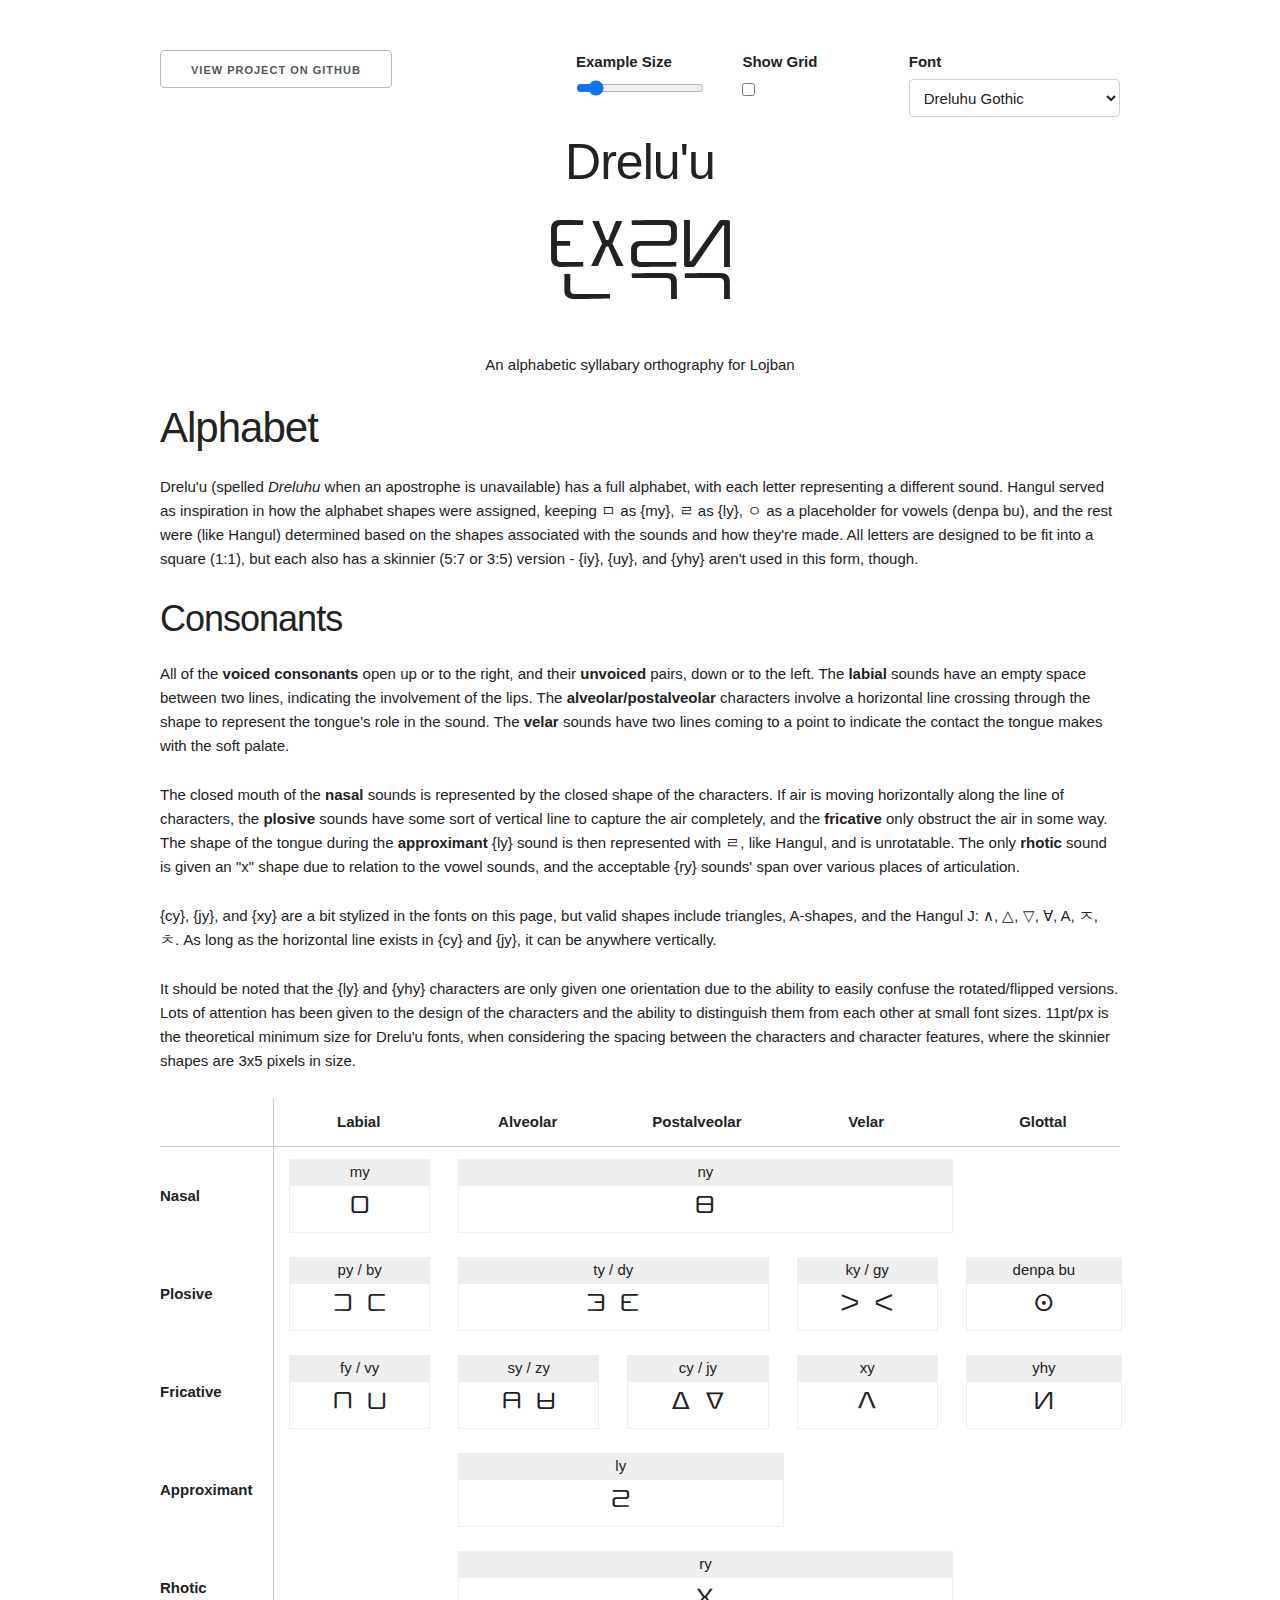
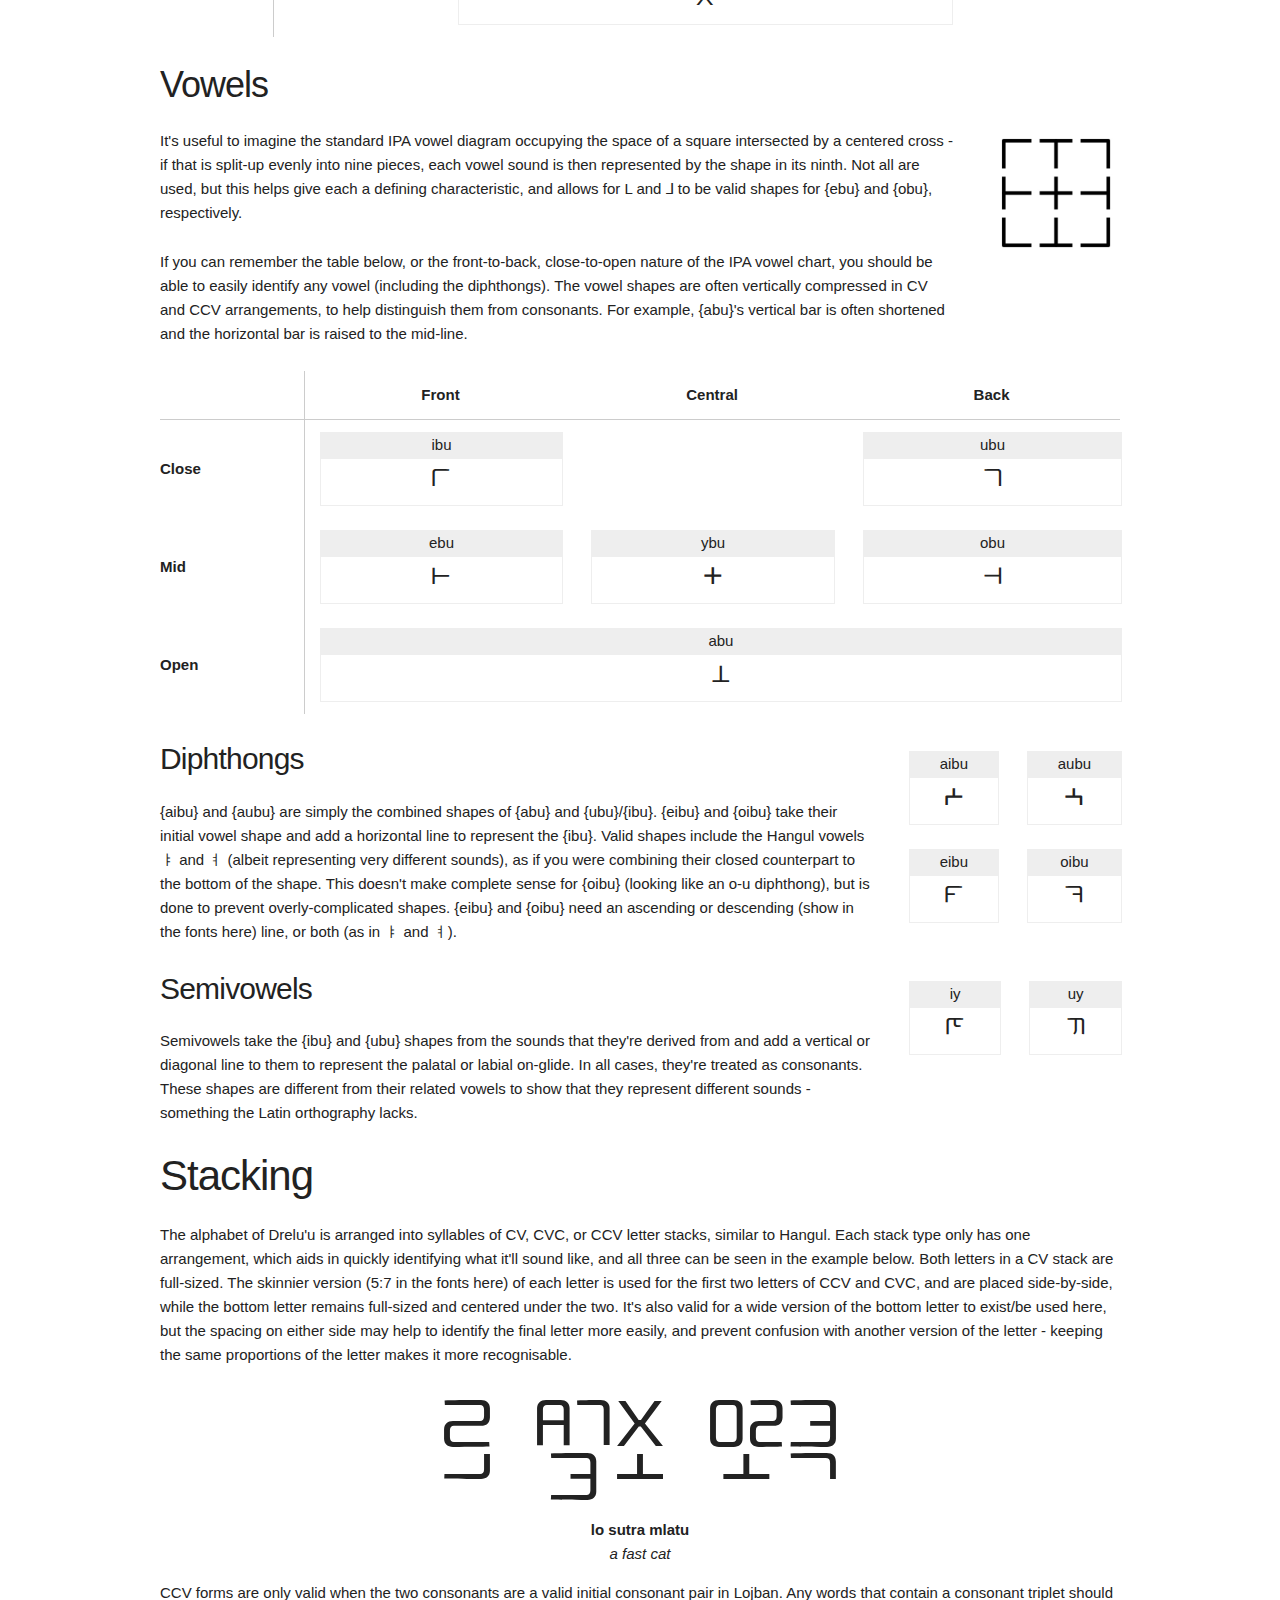
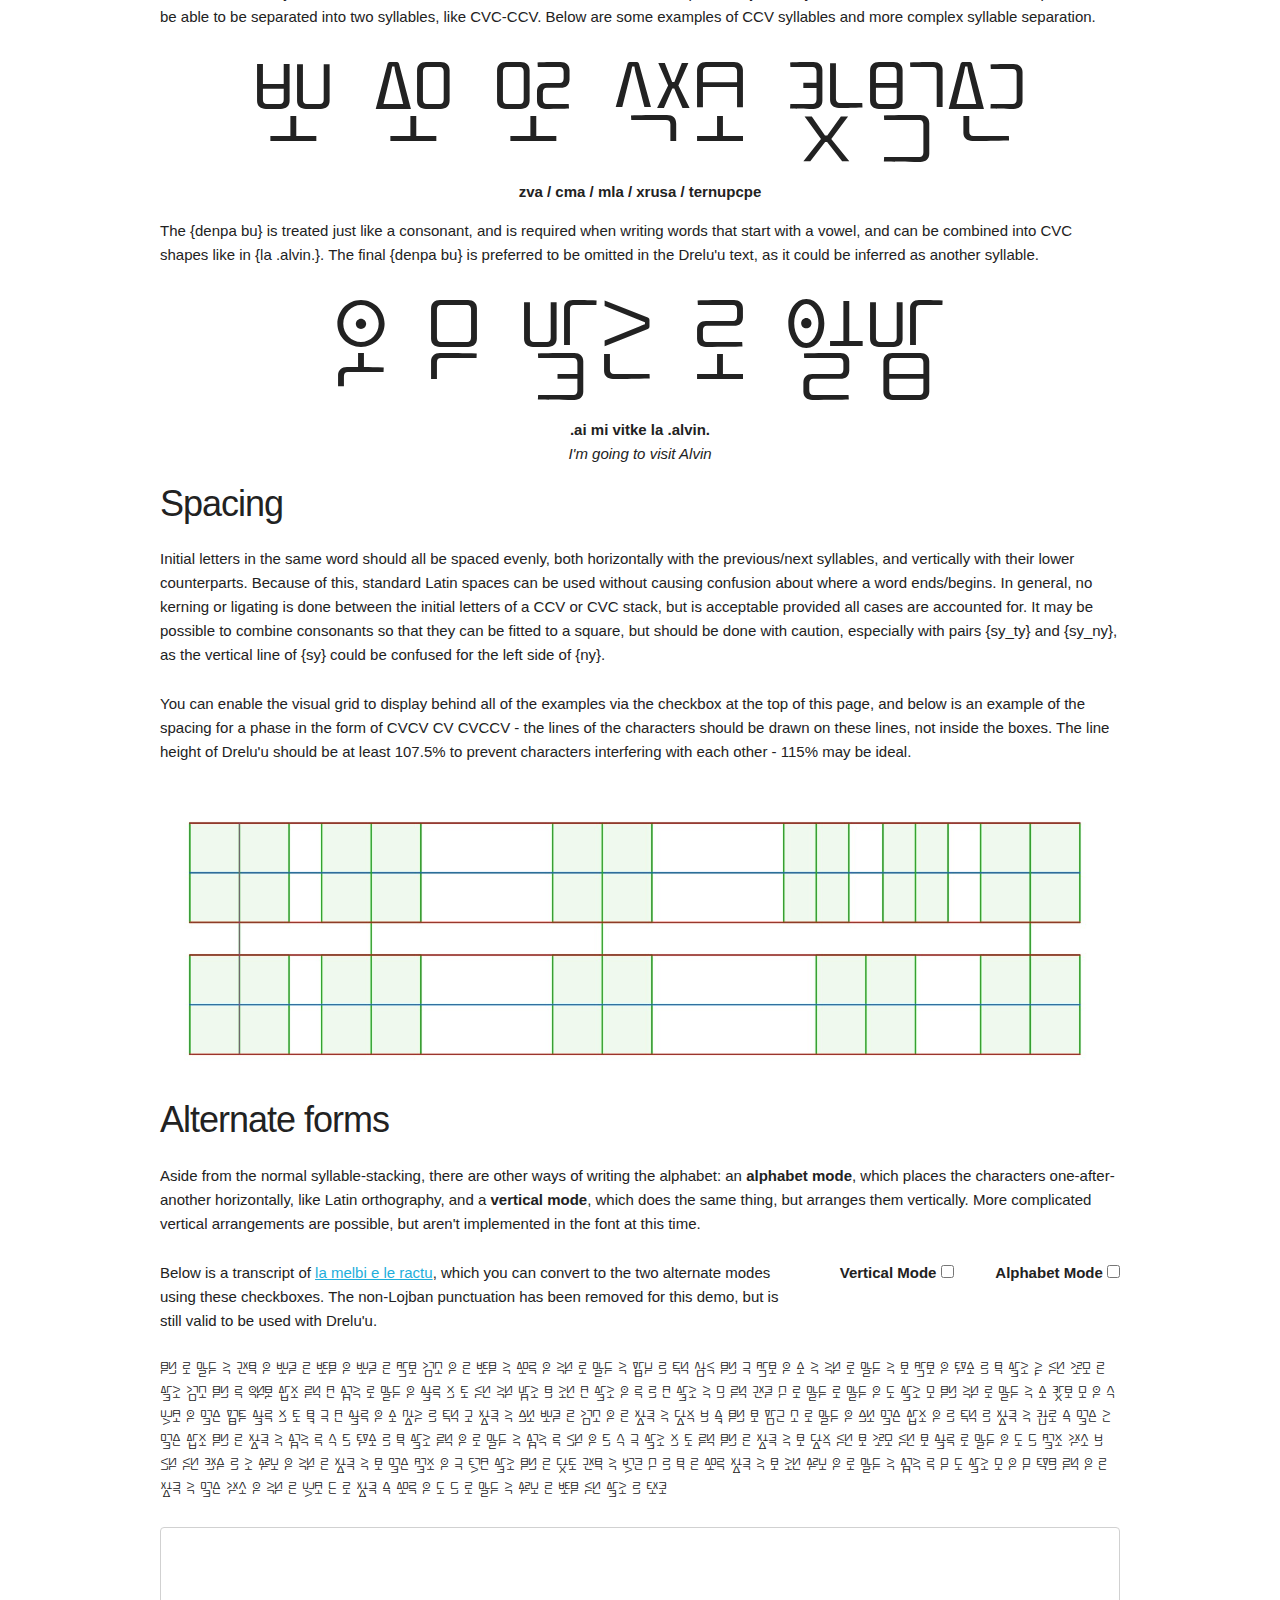
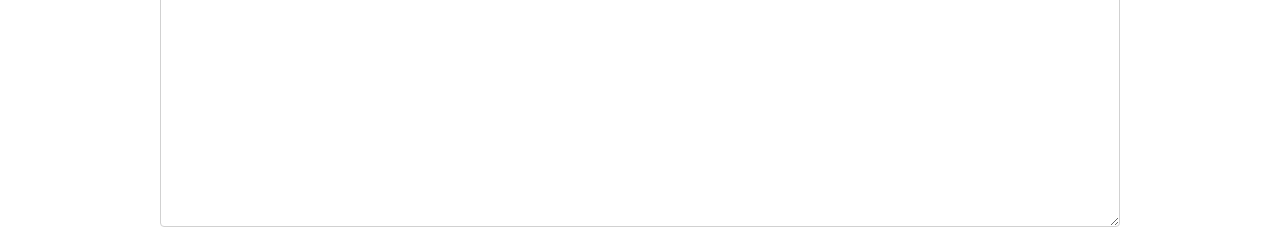
==== commit c2abf4be: "rename fonts and add vertical/alphabet examples" ====
--- a/index.html
+++ b/index.html
@@ -48,7 +48,11 @@
         </div>
         <div class="columns three">
           <label>Font</label>
-          <select id="font-selector" class="u-full-width"><option value="Dreluhu Serif">Dreluhu Serif</option><option value="Dreluhu Future" selected>Dreluhu Future</option></select>
+          <select id="font-selector" class="u-full-width">
+            <option value="Dreluhu Ming">Dreluhu Ming</option>
+            <option value="Dreluhu Gothic" selected>Dreluhu Gothic</option>
+            <option value="Dreluhu Future">Dreluhu Future</option>
+          </select>
         </div>
       </div>
 
@@ -59,7 +63,7 @@
 
       <h2>Alphabet</h2>
 
-      <p>Drelu'u (spelled <i>dreluhu</i> when an apostrophe is unavailable) has a full alphabet, with each letter representing a different sound. Hangul served as inspiration in how the alphabet shapes were assigned, keeping ㅁ as {my}, ㄹ as {ly}, ㅇ as a placeholder for vowels (denpa bu), and the rest were (like Hangul) determined based on the shapes associated with the sounds and how they're made. All letters are designed to be fit into a square (1:1), but each also has a skinnier (5:7 or 3:5) version - {iy}, {uy}, and {yhy} aren't used in this form, though.</p>
+      <p>Drelu'u (spelled <i>Dreluhu</i> when an apostrophe is unavailable) has a full alphabet, with each letter representing a different sound. Hangul served as inspiration in how the alphabet shapes were assigned, keeping ㅁ as {my}, ㄹ as {ly}, ㅇ as a placeholder for vowels (denpa bu), and the rest were (like Hangul) determined based on the shapes associated with the sounds and how they're made. All letters are designed to be fit into a square (1:1), but each also has a skinnier (5:7 or 3:5) version - {iy}, {uy}, and {yhy} aren't used in this form, though.</p>
 
       <h3>Consonants</h3>
 
@@ -178,7 +182,7 @@
       <div class="row">
         <div class="columns nine">
           <h4>Semivowels</h4>
-          <p>Semivowels take the {ibu} and {ubu} shapes from the sounds that they're derived from and add a vertical or diagonal line to them to represent the palatal or labial on-glide. In all cases, they're treated as consonants. These shapes are different from their related vowels to show that they represent different sounds - something the latin orthography lacks.</p>
+          <p>Semivowels take the {ibu} and {ubu} shapes from the sounds that they're derived from and add a vertical or diagonal line to them to represent the palatal or labial on-glide. In all cases, they're treated as consonants. These shapes are different from their related vowels to show that they represent different sounds - something the Latin orthography lacks.</p>
         </div>
         <div class="columns three">
           <table class="characters">      
@@ -209,7 +213,7 @@
         <div class="jbo">zva / cma / mla / xrusa / ternupcpe</div>
       </div>
 
-      <p>The {denpa bu} is treated just like a consonant, and is required when writing words that start with a vowel, and can be combined into CVC shapes like in {la .alvin.}. The final {denpa bu} is preferred to be omited in the Drelu'u text, as it could be inferred as another syllable.</p>
+      <p>The {denpa bu} is treated just like a consonant, and is required when writing words that start with a vowel, and can be combined into CVC shapes like in {la .alvin.}. The final {denpa bu} is preferred to be omitted in the Drelu'u text, as it could be inferred as another syllable.</p>
 
       <div class="figure">
         <div class="dlh"><upper></upper><lower></lower><cv></cv> <cv></cv> <ccv></ccv><cv class="ccv"></cv> <cv></cv> <ccv></ccv><ccv class="ccv"></ccv></div>
@@ -219,11 +223,59 @@
 
       <h3>Spacing</h3>
 
-      <p>Intial letters in the same word should all be spaced evenly, both horizontally with the previous/next syllables, and vertically with their lower counterparts. Because of this, standard Latin spaces can be used without causing confusion about where a word ends/begins. In general, no kerning or ligating is done between the initial letters of a CCV or CVC stack, but is acceptable provided all cases are accounted for. It may be possible to combine consonants so that they can be fitted to a square, but should be done with caution, especially with pairs {sy_ty} and {sy_ny}, as the vertical line of {sy} could be confused for the left side of {ny}.</p>
-
-      <p>You can enable the visual grid to display behind all of the examples via the checkbox at the top of this page, and below is an example of the spacing for a phase in the form of CVCV CV CVCCV - the lines of the characters should be drawn on these lines, not inside the boxes.</p>
+      <p>Initial letters in the same word should all be spaced evenly, both horizontally with the previous/next syllables, and vertically with their lower counterparts. Because of this, standard Latin spaces can be used without causing confusion about where a word ends/begins. In general, no kerning or ligating is done between the initial letters of a CCV or CVC stack, but is acceptable provided all cases are accounted for. It may be possible to combine consonants so that they can be fitted to a square, but should be done with caution, especially with pairs {sy_ty} and {sy_ny}, as the vertical line of {sy} could be confused for the left side of {ny}.</p>
+
+      <p>You can enable the visual grid to display behind all of the examples via the checkbox at the top of this page, and below is an example of the spacing for a phase in the form of CVCV CV CVCCV - the lines of the characters should be drawn on these lines, not inside the boxes. The line height of Drelu'u should be at least 107.5% to prevent characters interfering with each other - 115% may be ideal.</p>
 
       <img src="alignment.jpg" class="u-full-width" />
+
+      <h3>Alternate forms</h3>
+
+      <p>Aside from the normal syllable-stacking, there are other ways of writing the alphabet: an <b>alphabet mode</b>, which places the characters one-after-another horizontally, like Latin orthography, and a <b>vertical mode</b>, which does the same thing, but arranges them vertically. More complicated vertical arrangements are possible, but aren't implemented in the font at this time.</p>
+
+      <div class="row">
+        <div class="columns eight">
+          <p>Below is a transcript of <a href="http://foldr.moe/la-melbi-e-le-ractu/">la melbi e le ractu</a>, which you can convert to the two alternate modes using these checkboxes. The non-Lojban punctuation has been removed for this demo, but is still valid to be used with Drelu'u.</p>
+        </div>
+        <div class="columns two">
+          <label class="u-pull-right">Vertical Mode <input type="checkbox" id="vertical-mode" /></label>
+        </div>
+        <div class="columns two">
+          <label class="u-pull-right">Alphabet Mode <input type="checkbox" id="alphabet-mode" /></label>
+        </div>
+      </div>
+
+      <p class="dlh" id="full-example">    
+   
+    
+    
+        
+  
+        
+          
+        
+          
+             
+   
+        
+  
+         
+           
+      
+     
+   
+           
+            
+              
+             
+           
+       
+   
+               
+             
+              
+  
+         </p>
 
       <textarea id="textarea" class="reference"></textarea>
 
@@ -277,6 +329,24 @@
 
    var font_selector = document.getElementById('font-selector');
    font_selector.addEventListener('change', updateFont);
+
+   var vertical_mode = document.getElementById('vertical-mode');
+   vertical_mode.addEventListener('change', function(e) {
+      var p = document.getElementById("full-example");
+      if (this.checked)
+        addClass(p, "vertical-mode");
+      else
+        removeClass(p, "vertical-mode");
+   });
+
+   var vertical_mode = document.getElementById("alphabet-mode");
+   vertical_mode.addEventListener('change', function(e) {
+      var p = document.getElementById("full-example");
+      if (this.checked)
+        addClass(p, "alphabet-mode");
+      else
+        removeClass(p, "alphabet-mode");
+   });
 
    HTMLTextAreaElement.prototype.insertAtCaret = function (text) {
     if (this.selectionStart || this.selectionStart === 0) {
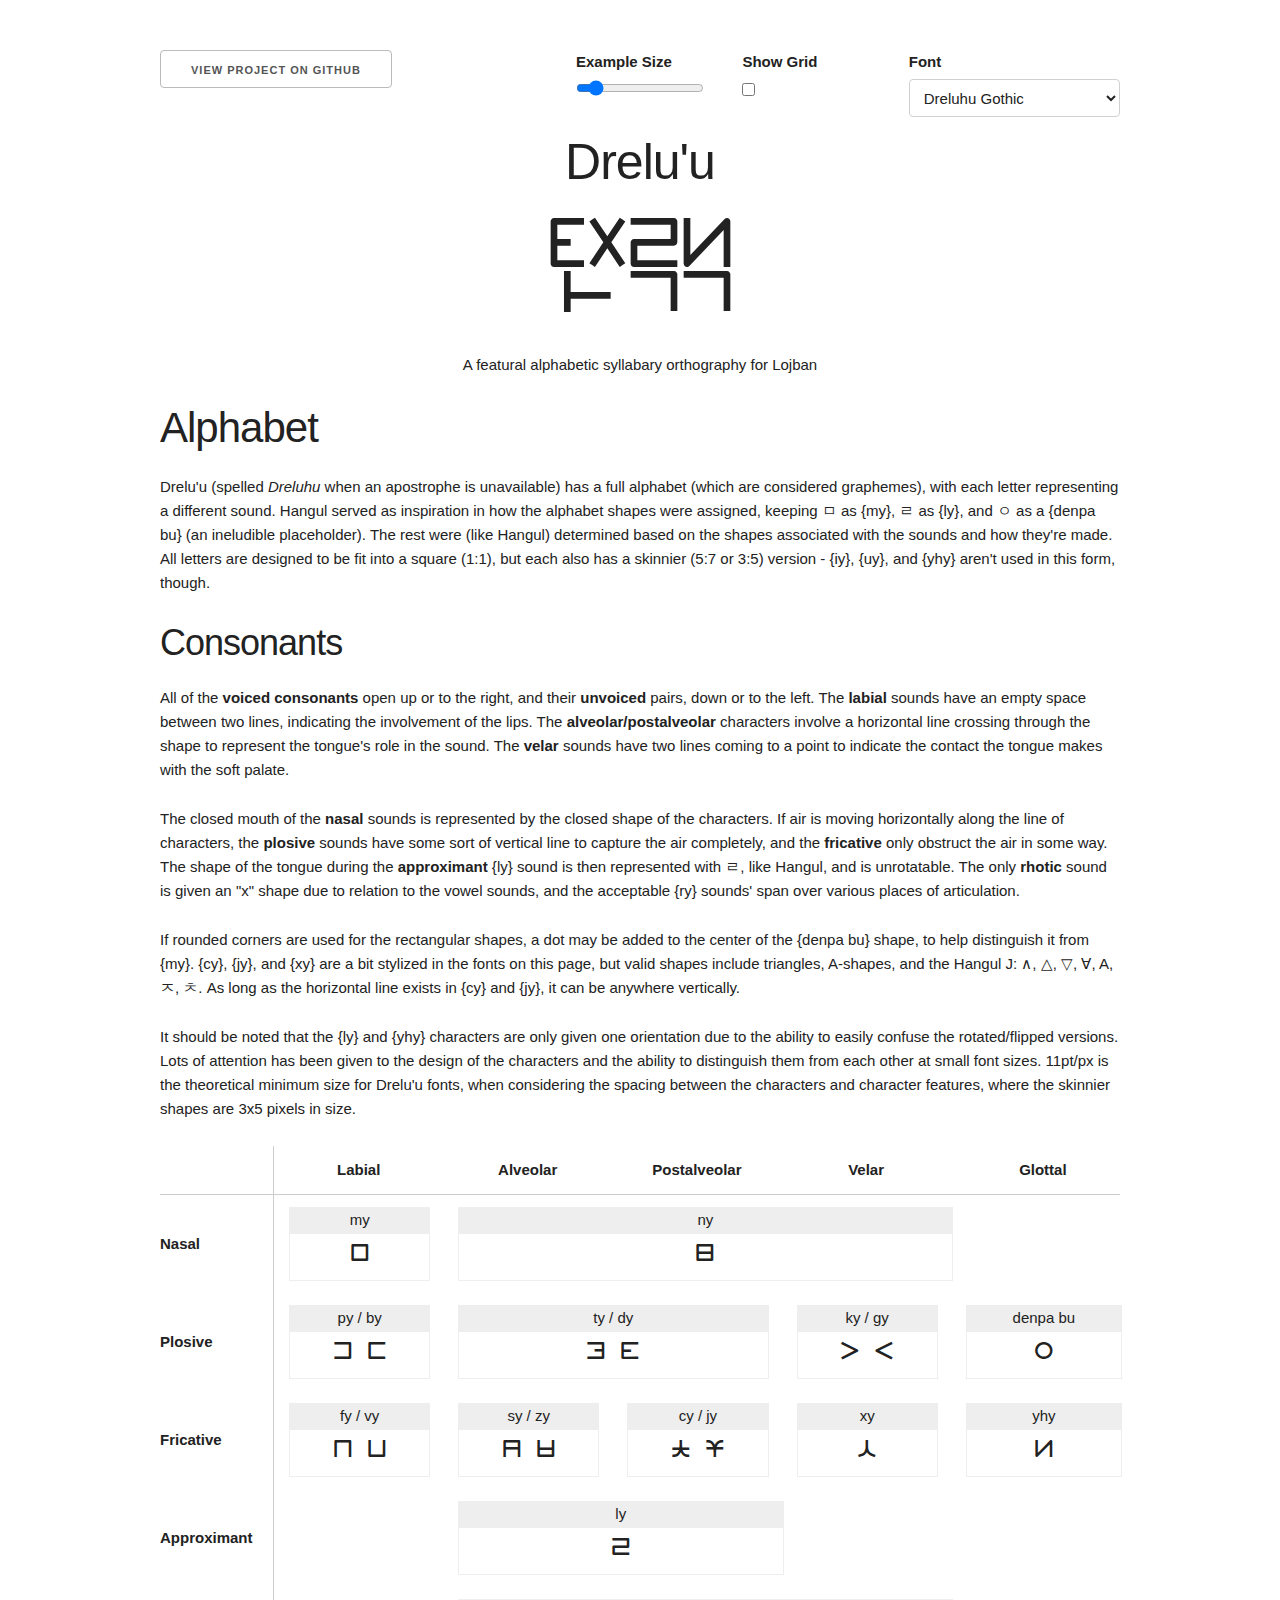
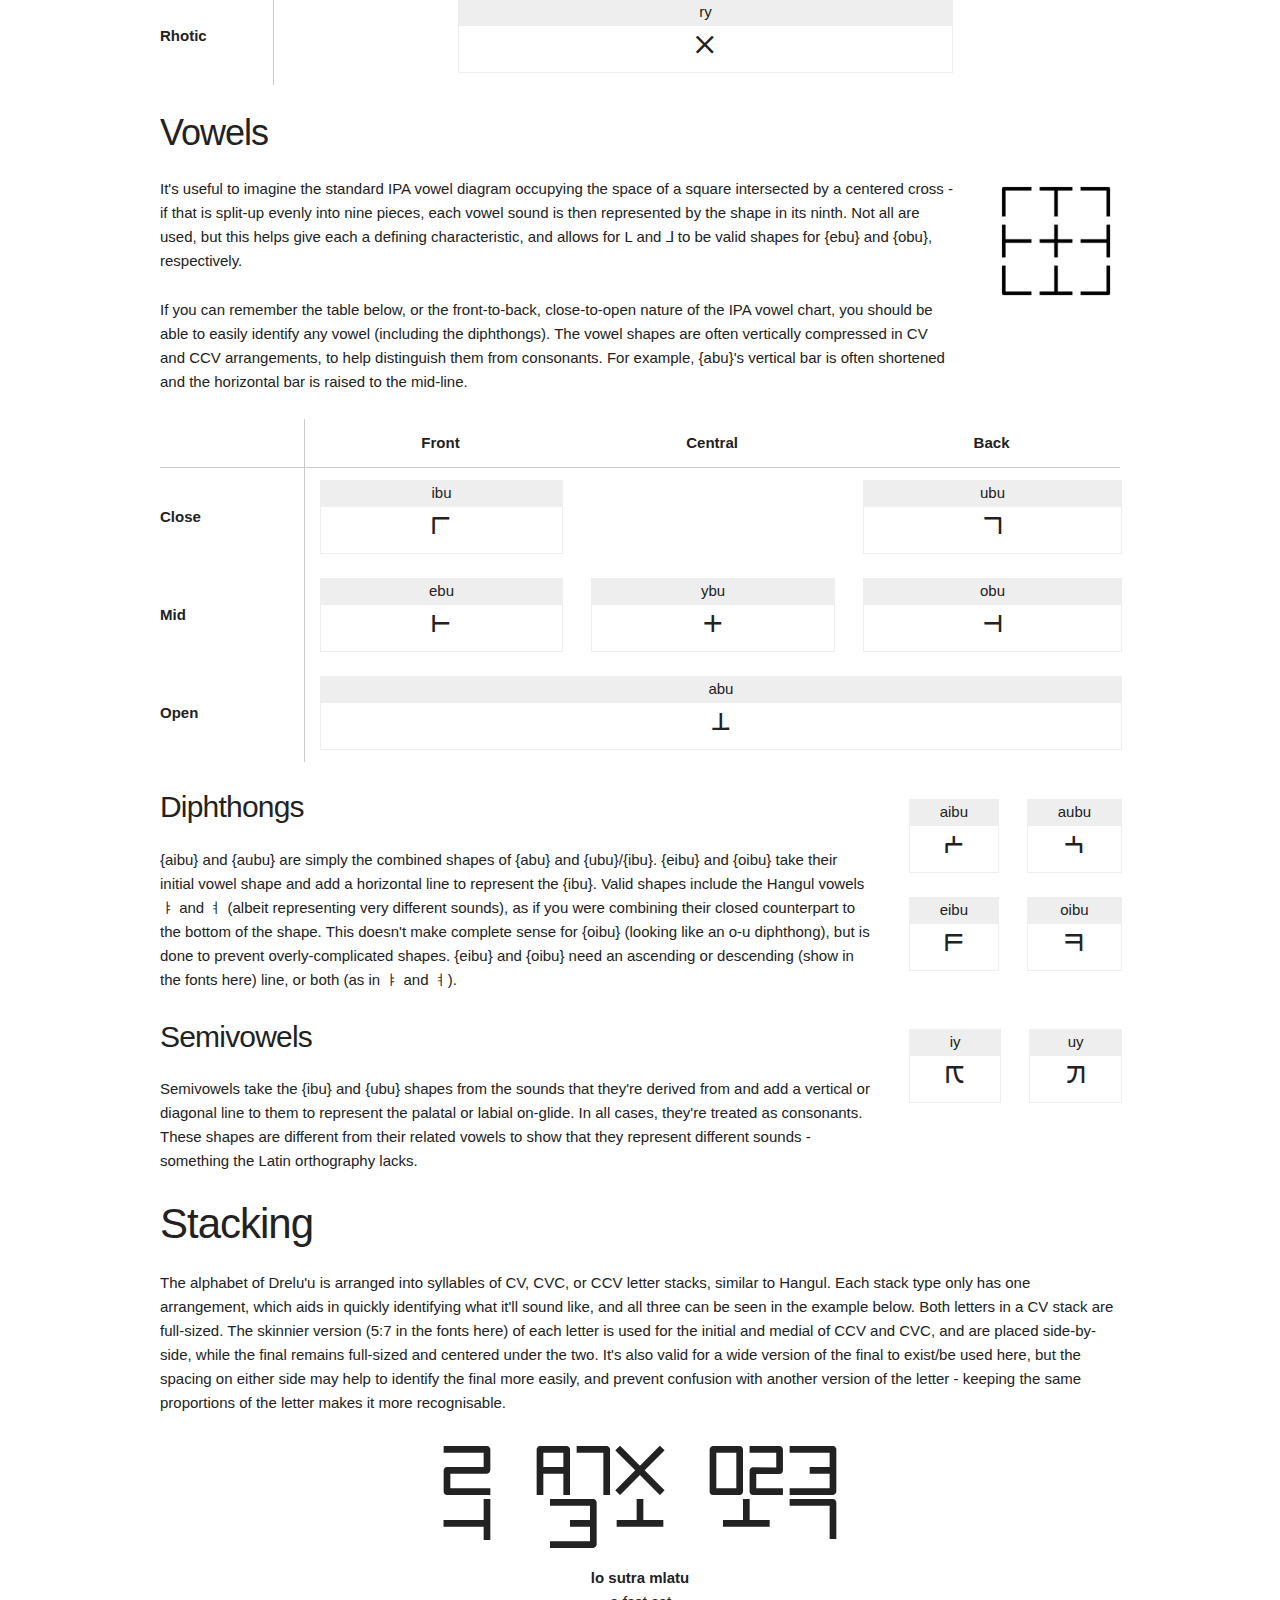
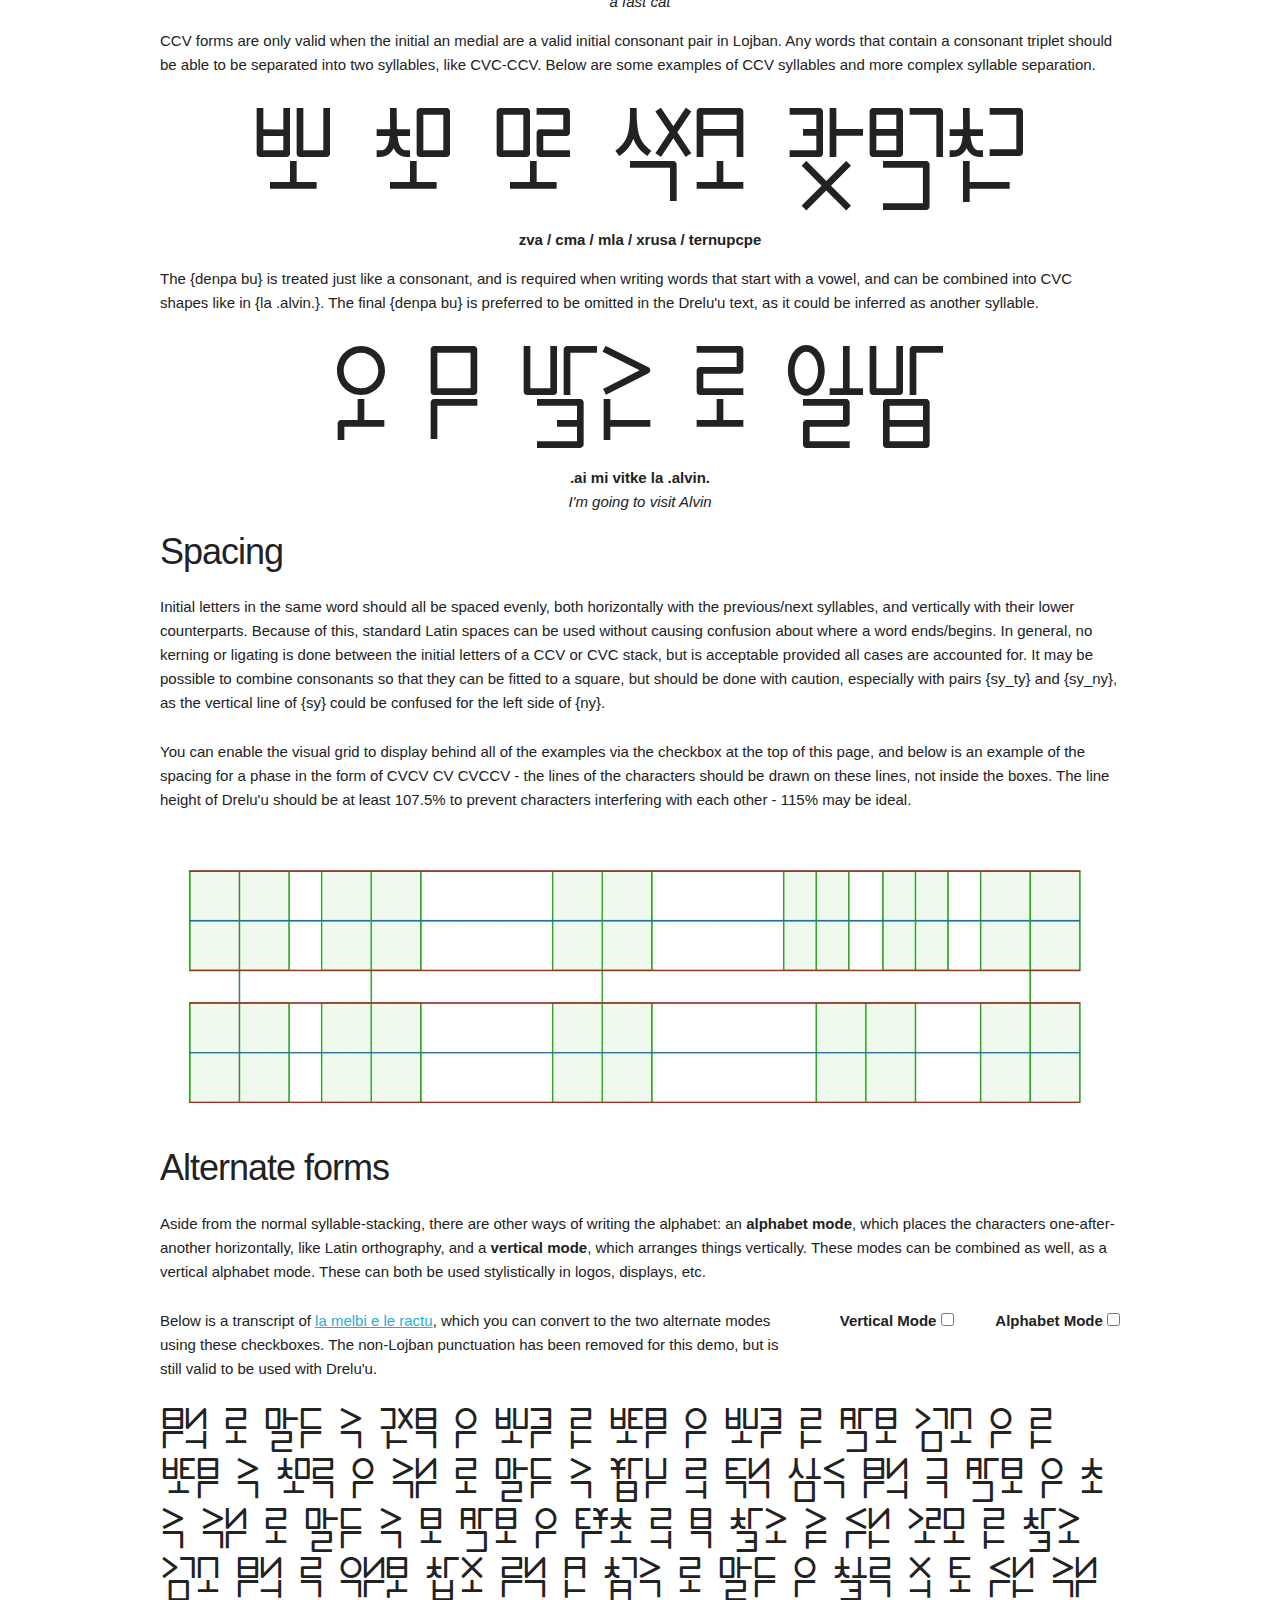
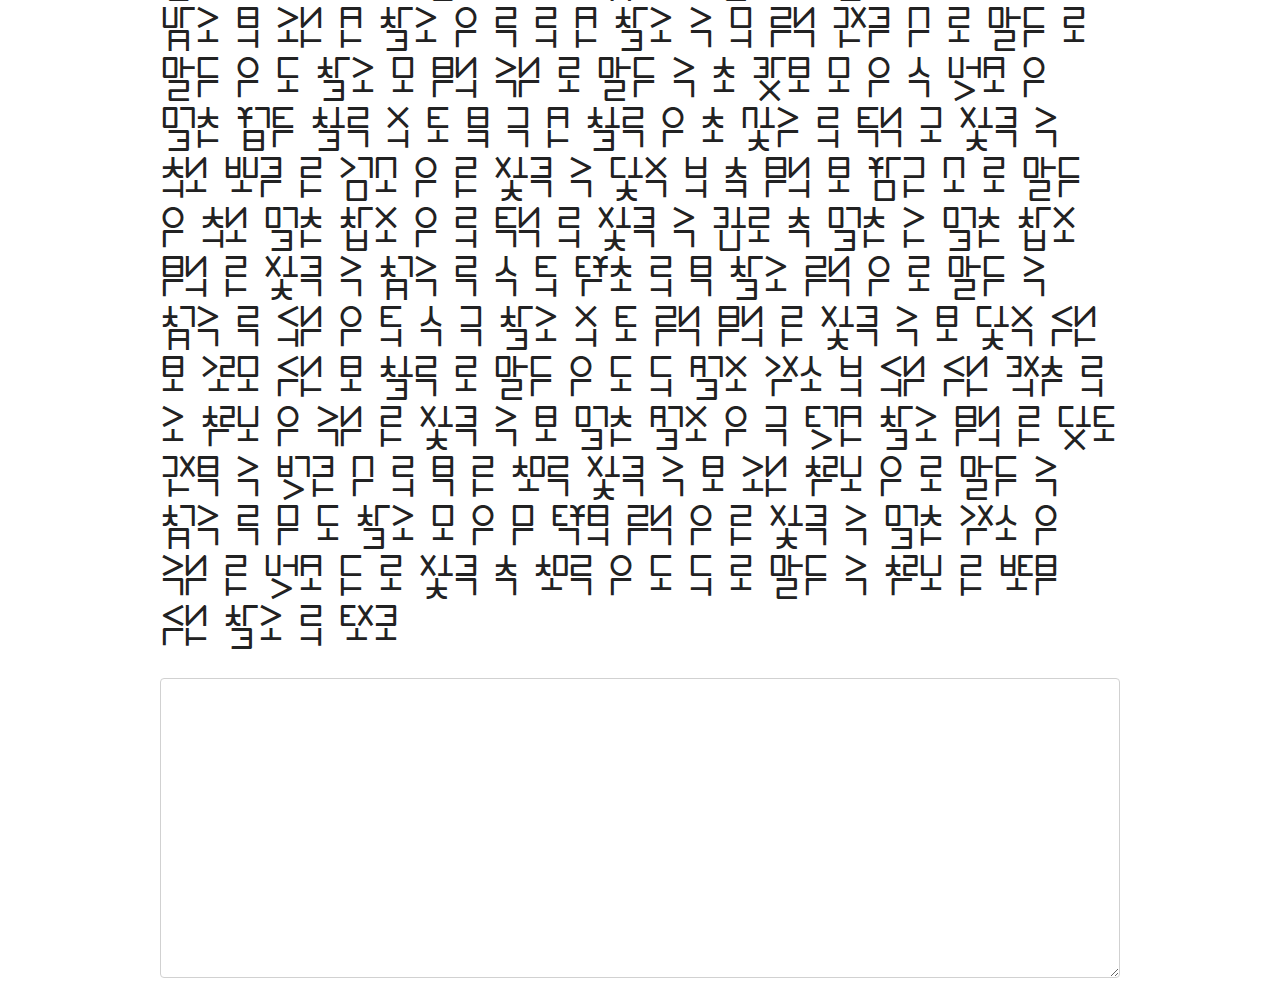
==== commit 21f0e563: "better vertical support, wording in write-up" ====
--- a/index.html
+++ b/index.html
@@ -59,11 +59,11 @@
       <h1>Drelu'u</h1>
       <div class="figure"><div class="dlh"><upper></upper><lower></lower><ccv></ccv><cv class="ccv"></cv><cv class="ccvcv"></cv></div></div>
 
-      <p class="center">An alphabetic syllabary orthography for Lojban</p>
+      <p class="center">A featural alphabetic syllabary orthography for Lojban</p>
 
       <h2>Alphabet</h2>
 
-      <p>Drelu'u (spelled <i>Dreluhu</i> when an apostrophe is unavailable) has a full alphabet, with each letter representing a different sound. Hangul served as inspiration in how the alphabet shapes were assigned, keeping ㅁ as {my}, ㄹ as {ly}, ㅇ as a placeholder for vowels (denpa bu), and the rest were (like Hangul) determined based on the shapes associated with the sounds and how they're made. All letters are designed to be fit into a square (1:1), but each also has a skinnier (5:7 or 3:5) version - {iy}, {uy}, and {yhy} aren't used in this form, though.</p>
+      <p>Drelu'u (spelled <i>Dreluhu</i> when an apostrophe is unavailable) has a full alphabet (which are considered graphemes), with each letter representing a different sound. Hangul served as inspiration in how the alphabet shapes were assigned, keeping ㅁ as {my}, ㄹ as {ly}, and ㅇ as a {denpa bu} (an ineludible placeholder). The rest were (like Hangul) determined based on the shapes associated with the sounds and how they're made. All letters are designed to be fit into a square (1:1), but each also has a skinnier (5:7 or 3:5) version - {iy}, {uy}, and {yhy} aren't used in this form, though.</p>
 
       <h3>Consonants</h3>
 
@@ -71,7 +71,7 @@
 
       <p>The closed mouth of the <b>nasal</b> sounds is represented by the closed shape of the characters. If air is moving horizontally along the line of characters, the <b>plosive</b> sounds have some sort of vertical line to capture the air completely, and the <b>fricative</b> only obstruct the air in some way. The shape of the tongue during the <b>approximant</b> {ly} sound is then represented with ㄹ, like Hangul, and is unrotatable. The only <b>rhotic</b> sound is given an "x" shape due to relation to the vowel sounds, and the acceptable {ry} sounds' span over various places of articulation.</p>
 
-      <p>{cy}, {jy}, and {xy} are a bit stylized in the fonts on this page, but valid shapes include triangles, A-shapes, and the Hangul J: ∧, △, ▽, ∀, A, ㅈ, ㅊ. As long as the horizontal line exists in {cy} and {jy}, it can be anywhere vertically.</p>
+      <p>If rounded corners are used for the rectangular shapes, a dot may be added to the center of the {denpa bu} shape, to help distinguish it from {my}. {cy}, {jy}, and {xy} are a bit stylized in the fonts on this page, but valid shapes include triangles, A-shapes, and the Hangul J: ∧, △, ▽, ∀, A, ㅈ, ㅊ. As long as the horizontal line exists in {cy} and {jy}, it can be anywhere vertically.</p>
 
       <p>It should be noted that the {ly} and {yhy} characters are only given one orientation due to the ability to easily confuse the rotated/flipped versions. Lots of attention has been given to the design of the characters and the ability to distinguish them from each other at small font sizes. 11pt/px is the theoretical minimum size for Drelu'u fonts, when considering the spacing between the characters and character features, where the skinnier shapes are 3x5 pixels in size.</p>
 
@@ -198,7 +198,7 @@
 
       <h2>Stacking</h2>
 
-      <p>The alphabet of Drelu'u is arranged into syllables of CV, CVC, or CCV letter stacks, similar to Hangul. Each stack type only has one arrangement, which aids in quickly identifying what it'll sound like, and all three can be seen in the example below. Both letters in a CV stack are full-sized. The skinnier version (5:7 in the fonts here) of each letter is used for the first two letters of CCV and CVC, and are placed side-by-side, while the bottom letter remains full-sized and centered under the two. It's also valid for a wide version of the bottom letter to exist/be used here, but the spacing on either side may help to identify the final letter more easily, and prevent confusion with another version of the letter - keeping the same proportions of the letter makes it more recognisable.</p>
+      <p>The alphabet of Drelu'u is arranged into syllables of CV, CVC, or CCV letter stacks, similar to Hangul. Each stack type only has one arrangement, which aids in quickly identifying what it'll sound like, and all three can be seen in the example below. Both letters in a CV stack are full-sized. The skinnier version (5:7 in the fonts here) of each letter is used for the initial and medial of CCV and CVC, and are placed side-by-side, while the final remains full-sized and centered under the two. It's also valid for a wide version of the final to exist/be used here, but the spacing on either side may help to identify the final more easily, and prevent confusion with another version of the letter - keeping the same proportions of the letter makes it more recognisable.</p>
 
       <div class="figure">
         <div class="dlh"><upper></upper><lower></lower><cv></cv> <ccv></ccv><cv class="ccv"></cv> <ccv></ccv><cv class="ccv"></cv></div>
@@ -206,7 +206,7 @@
         <div class="eng">a fast cat</div>
       </div>
 
-      <p>CCV forms are only valid when the two consonants are a valid initial consonant pair in Lojban. Any words that contain a consonant triplet should be able to be separated into two syllables, like CVC-CCV. Below are some examples of CCV syllables and more complex syllable separation.</p>      
+      <p>CCV forms are only valid when the initial an medial are a valid initial consonant pair in Lojban. Any words that contain a consonant triplet should be able to be separated into two syllables, like CVC-CCV. Below are some examples of CCV syllables and more complex syllable separation.</p>      
 
       <div class="figure">
         <div class="dlh"><upper></upper><lower></lower><ccv></ccv> <ccv></ccv> <ccv></ccv> <ccv></ccv><cv class="ccv"></cv> <ccv></ccv><ccv class="ccv"></ccv><ccv class="ccvccv"></ccv></div>
@@ -231,7 +231,7 @@
 
       <h3>Alternate forms</h3>
 
-      <p>Aside from the normal syllable-stacking, there are other ways of writing the alphabet: an <b>alphabet mode</b>, which places the characters one-after-another horizontally, like Latin orthography, and a <b>vertical mode</b>, which does the same thing, but arranges them vertically. More complicated vertical arrangements are possible, but aren't implemented in the font at this time.</p>
+      <p>Aside from the normal syllable-stacking, there are other ways of writing the alphabet: an <b>alphabet mode</b>, which places the characters one-after-another horizontally, like Latin orthography, and a <b>vertical mode</b>, which arranges things vertically. These modes can be combined as well, as a vertical alphabet mode. These can both be used stylistically in logos, displays, etc.</p>
 
       <div class="row">
         <div class="columns eight">
--- a/css/ime.css
+++ b/css/ime.css
@@ -7,7 +7,7 @@
     --green-bg: rgba(41, 170, 34, 0.12);
 	--size: 100px;
 	--line-thickness: calc(var(--size)*0.02);
-	--selected-font: "Dreluhu Future";
+	--selected-font: "Dreluhu Gothic";
 }
 
 body { 
@@ -31,7 +31,7 @@
 	min-width: 100%;
 	max-width: 100%;
 	min-height: 300px;
-	font-size: 15px;
+	font-size: var(--size);
 	background: transparent;
 	font-family: var(--selected-font);
 }
@@ -227,4 +227,25 @@
 }
 .figure .dlh.grid cv.ccvcv {
     margin-left: calc(var(--size)*1.425);
-}+}
+
+#full-example {
+    font-size: calc(var(--size)/3 + 10px);
+    line-height: 115%;
+}
+
+#full-example.vertical-mode {
+    writing-mode: vertical-lr;
+    margin-block-start: 0;
+    margin-block-end: 0;
+    width: 100%;
+    height: 1000px;
+    column-count: 1;
+    line-height: 100%;
+}
+
+#full-example.alphabet-mode {
+    font-feature-settings: "kern" 1, "mark" 1, "ss01";
+    line-height: 83%;
+}
+
